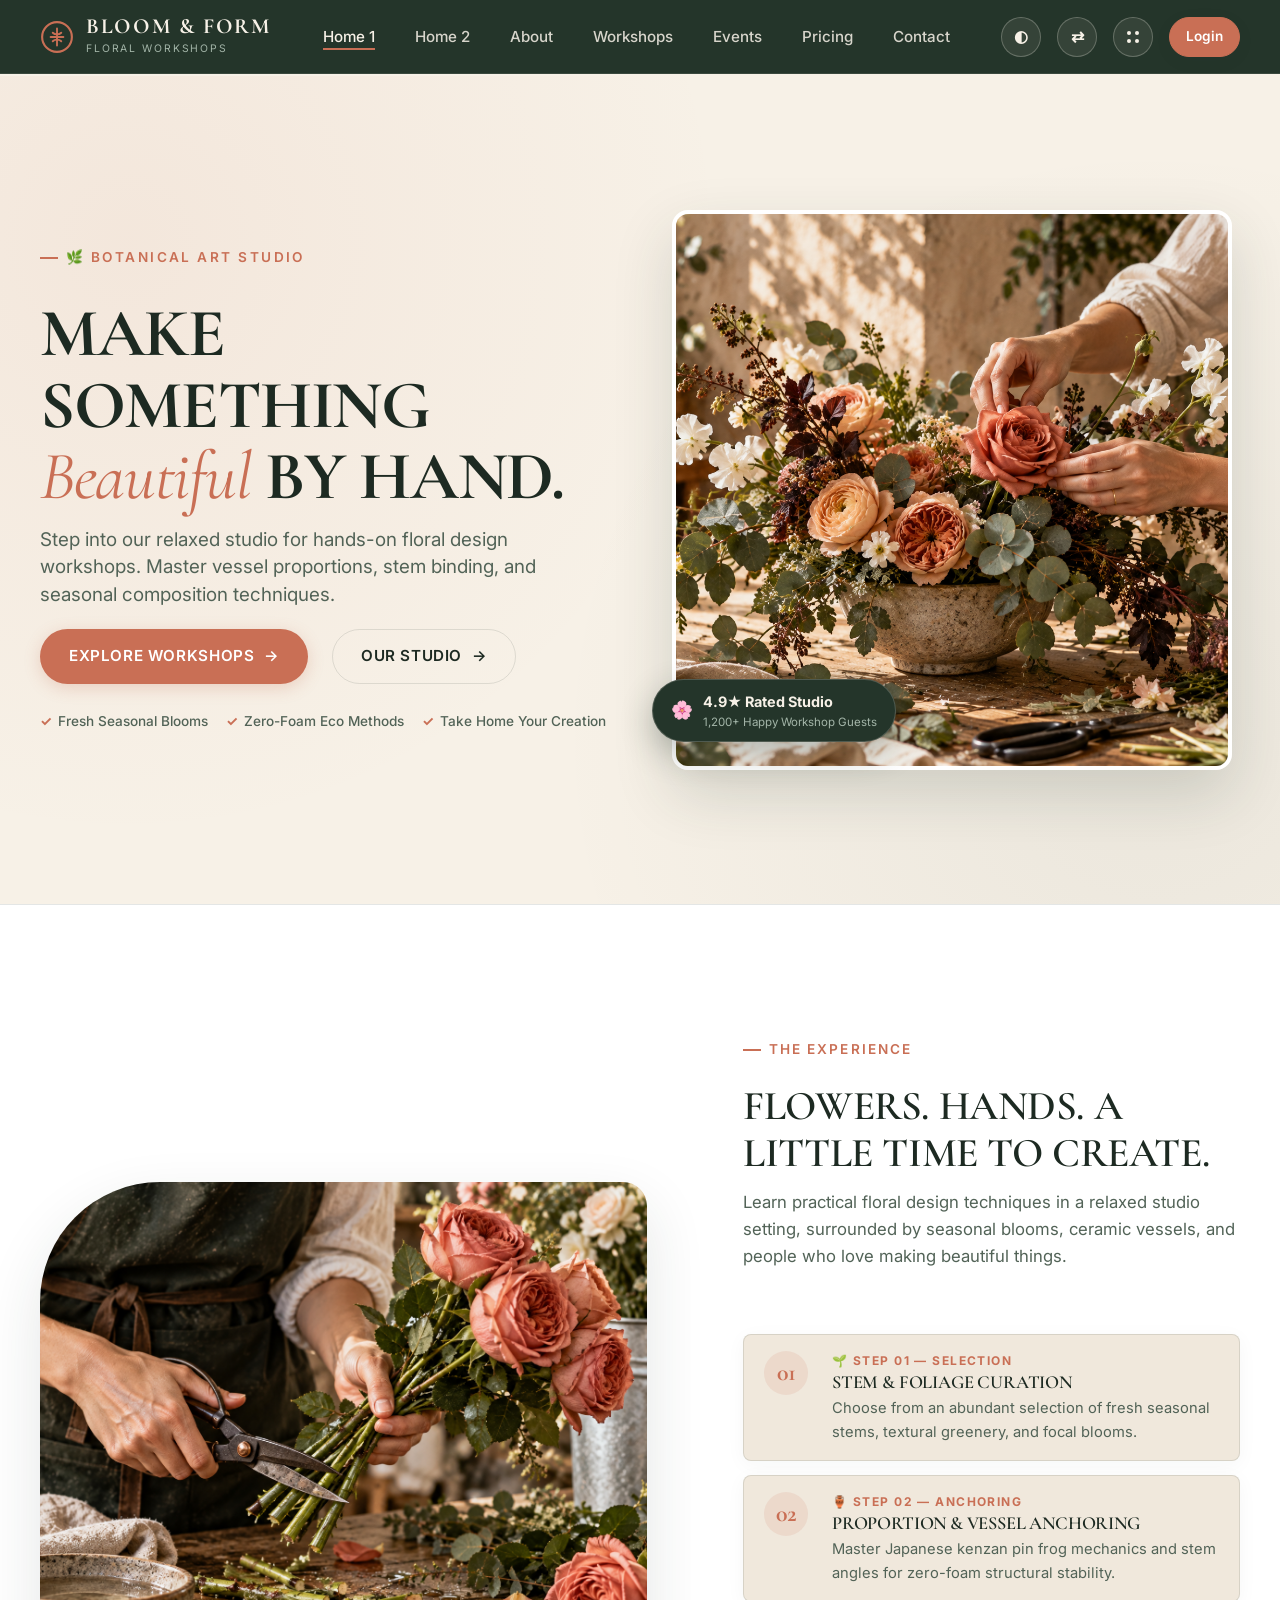
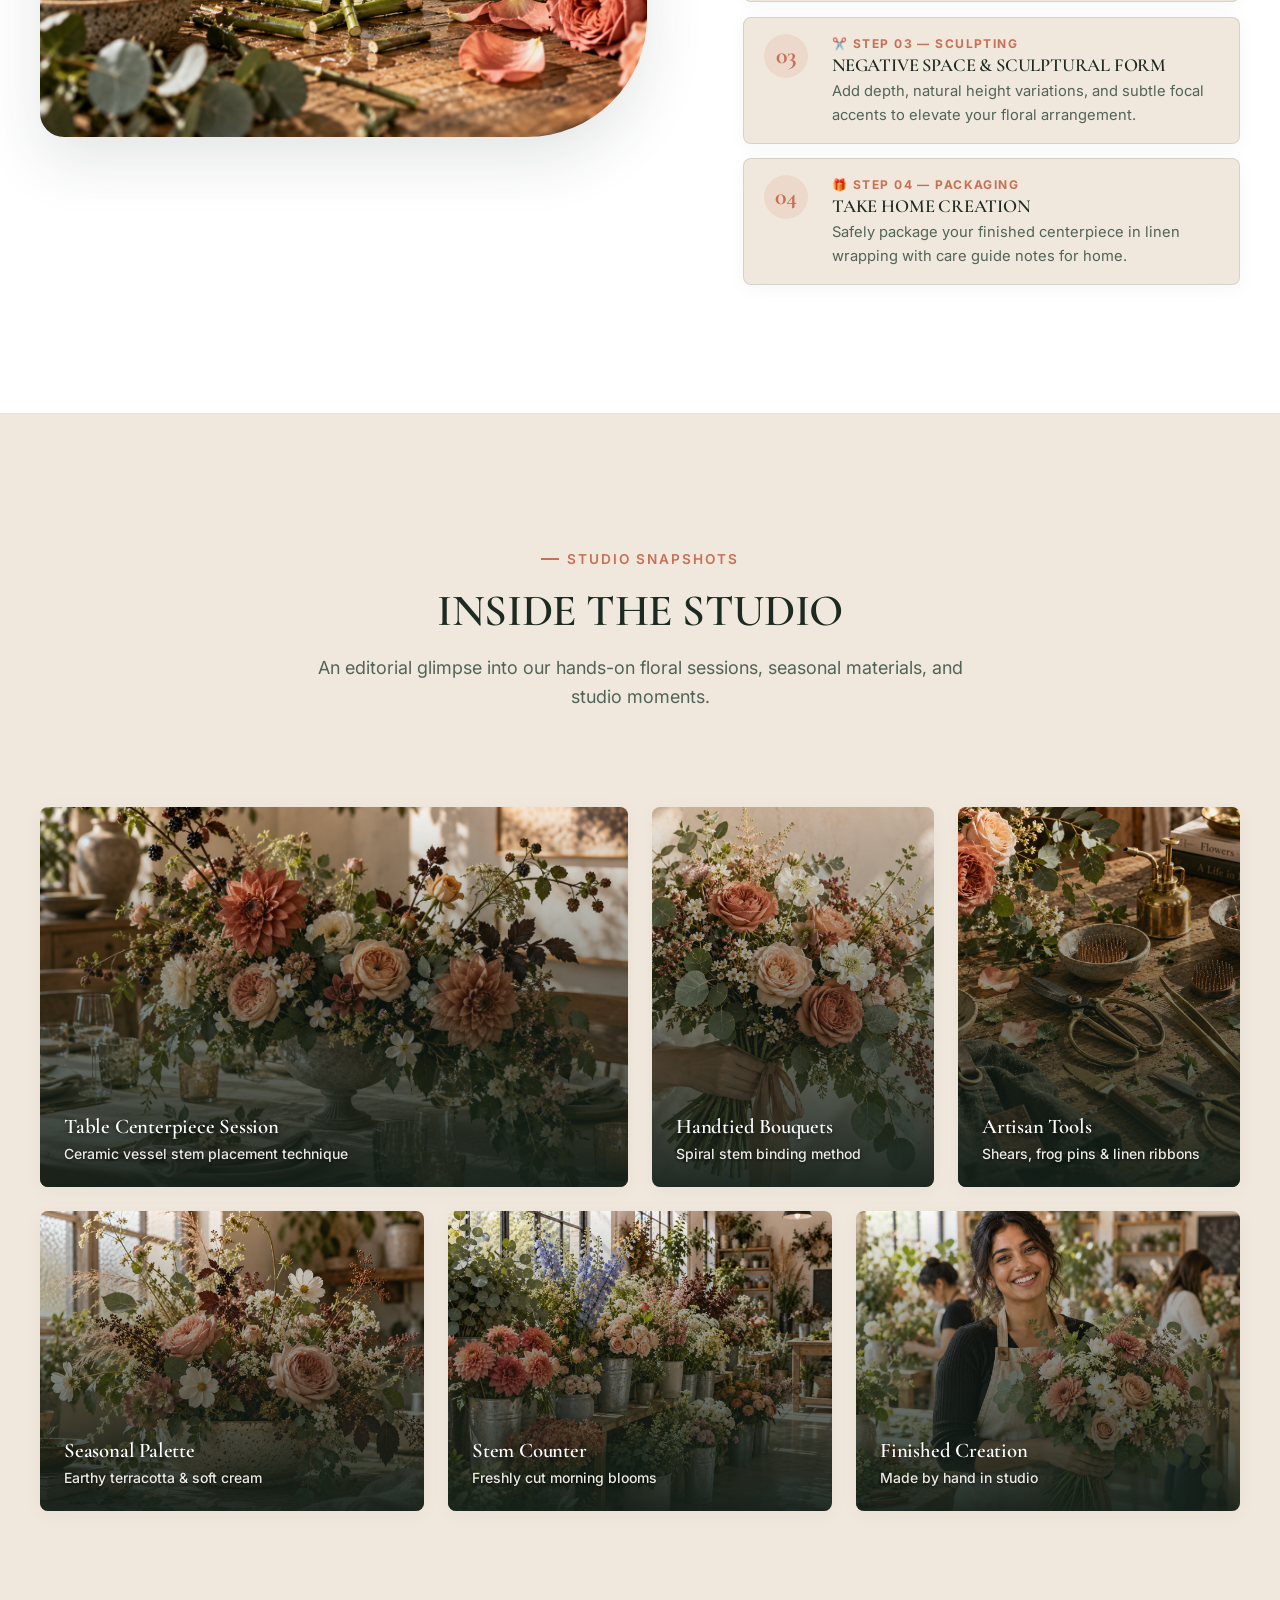
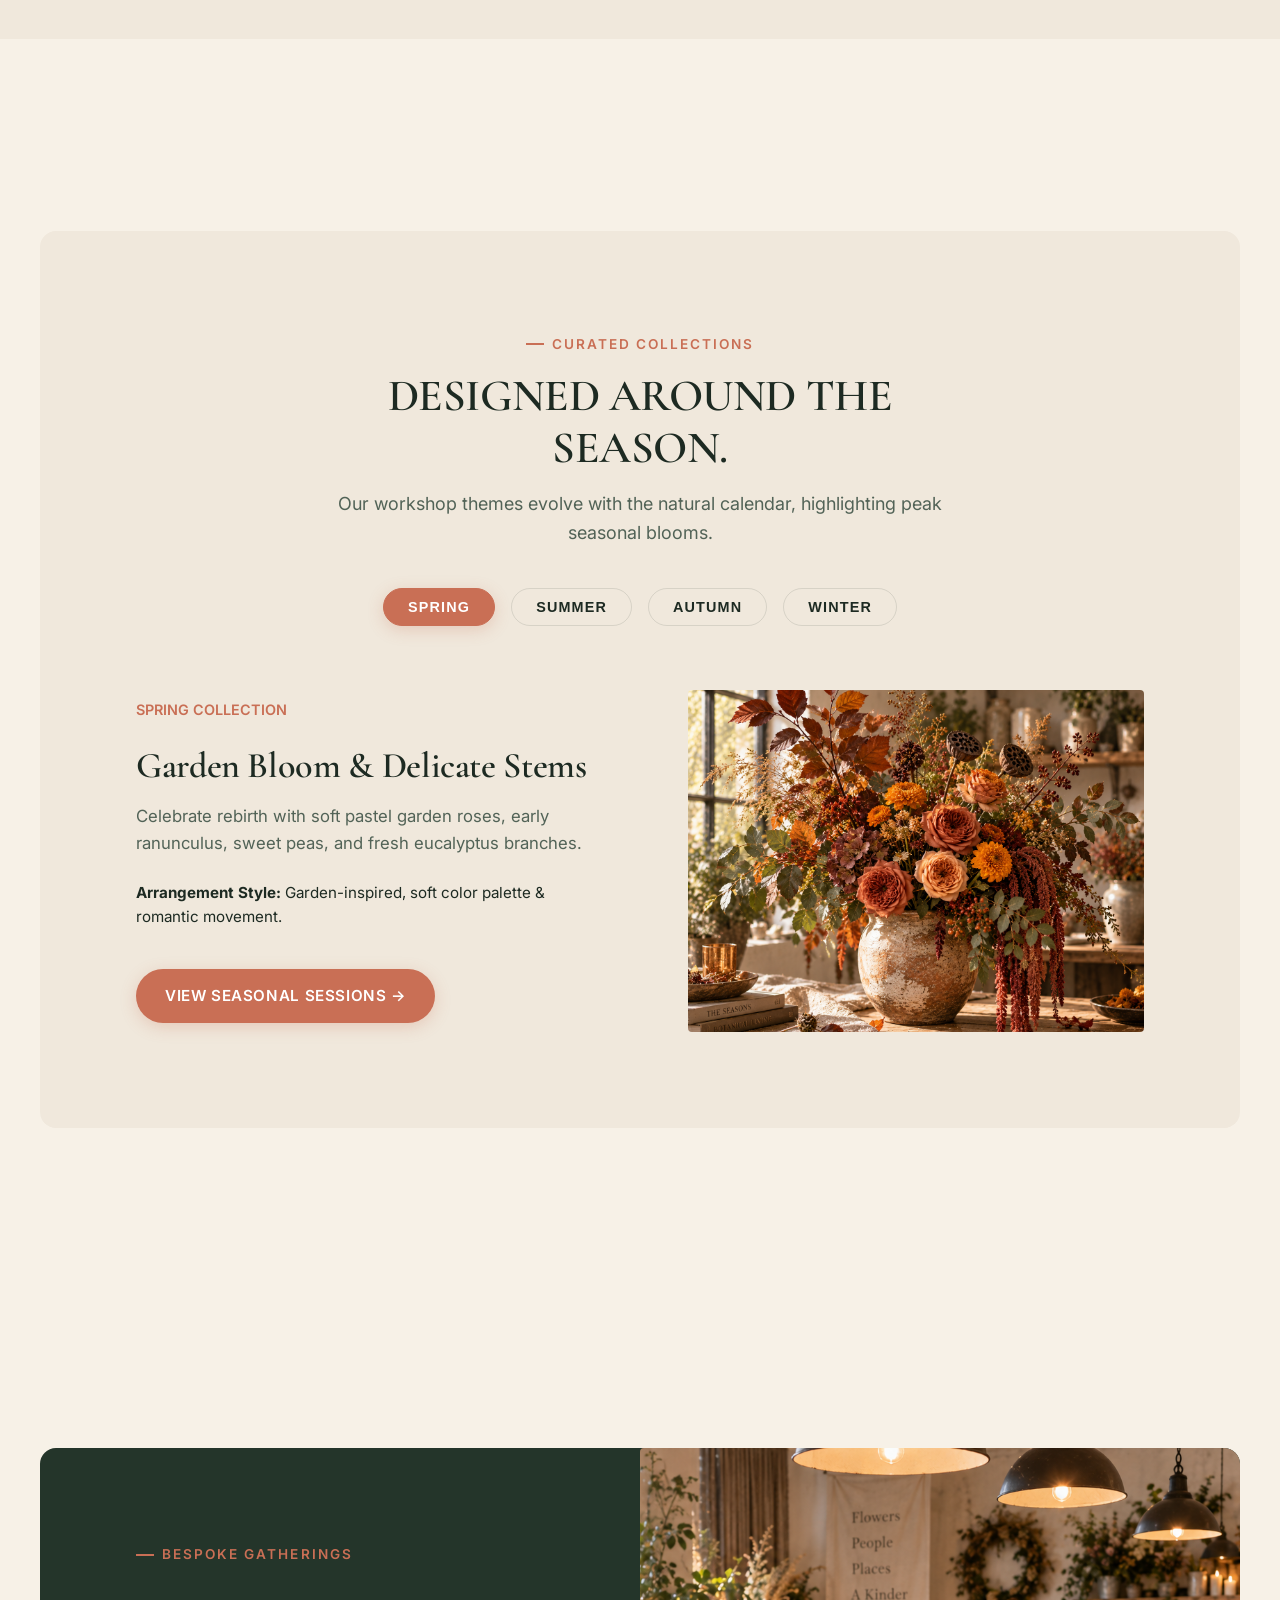
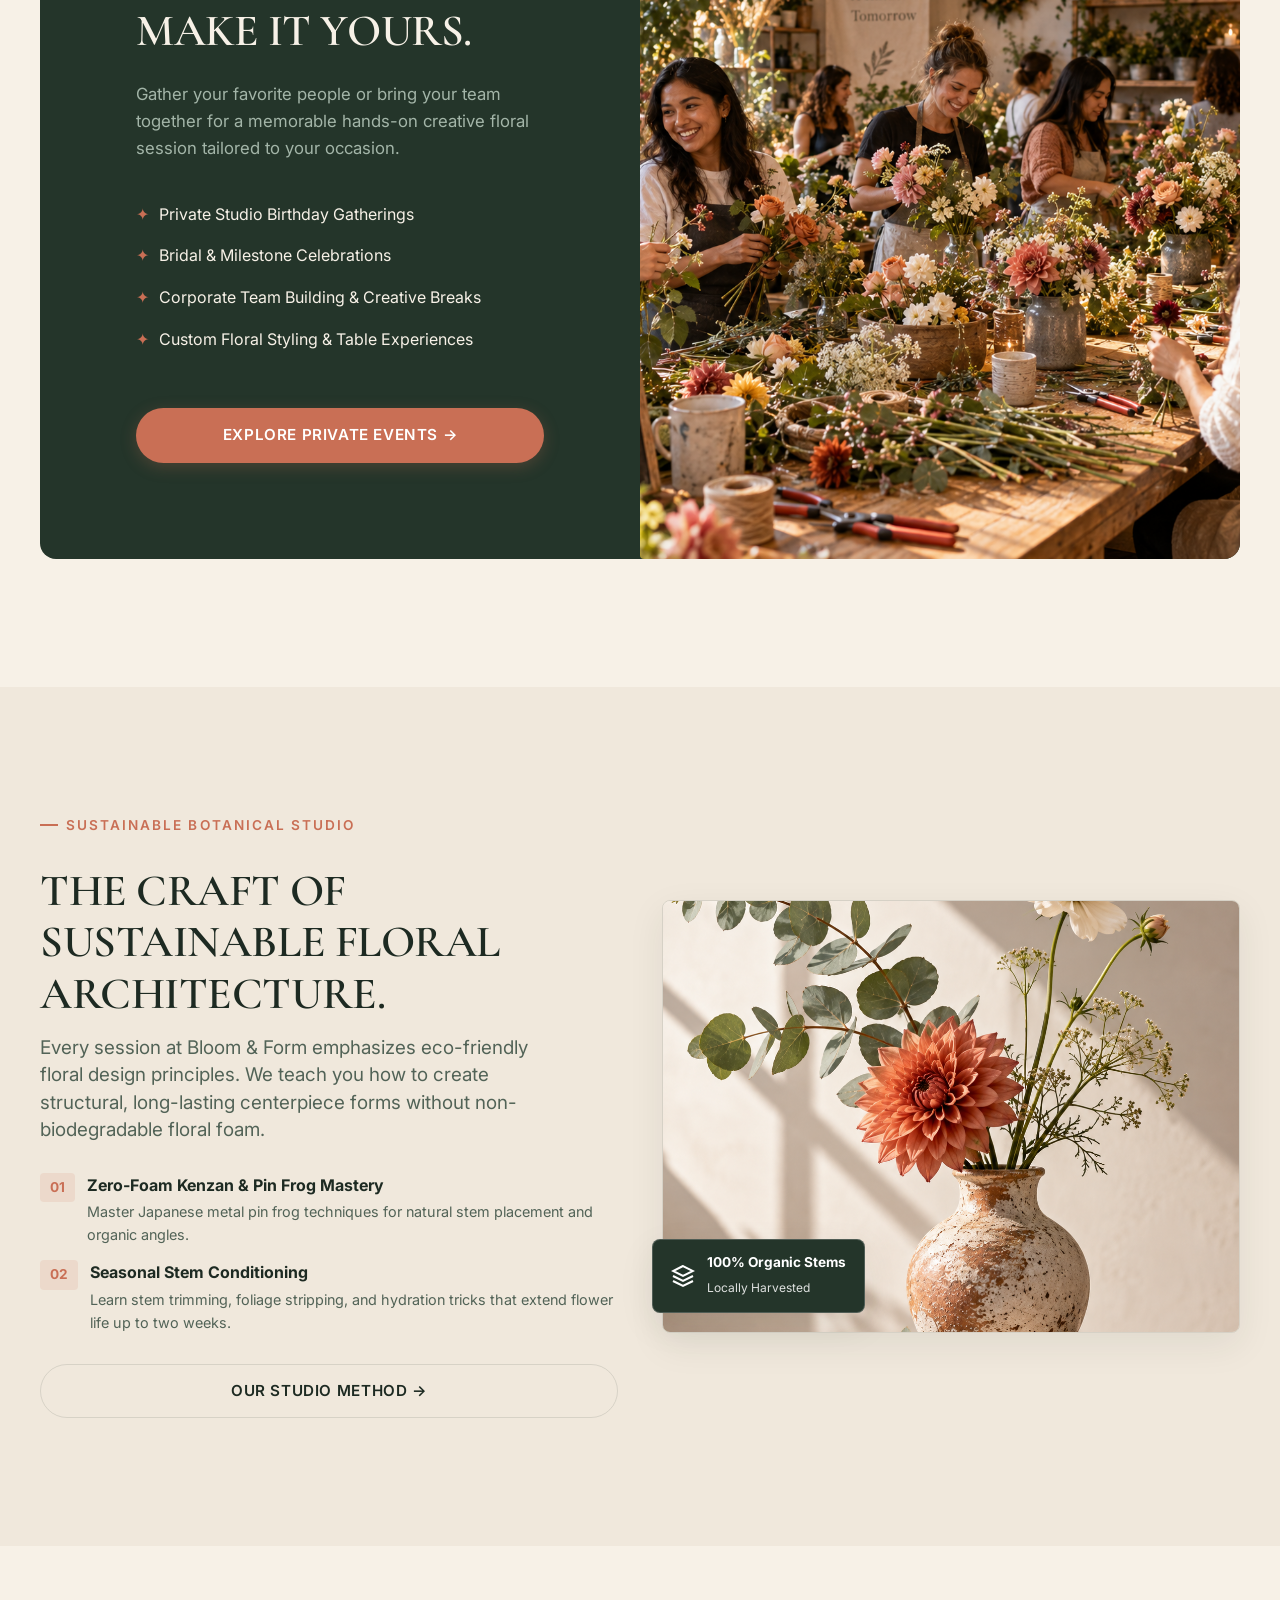
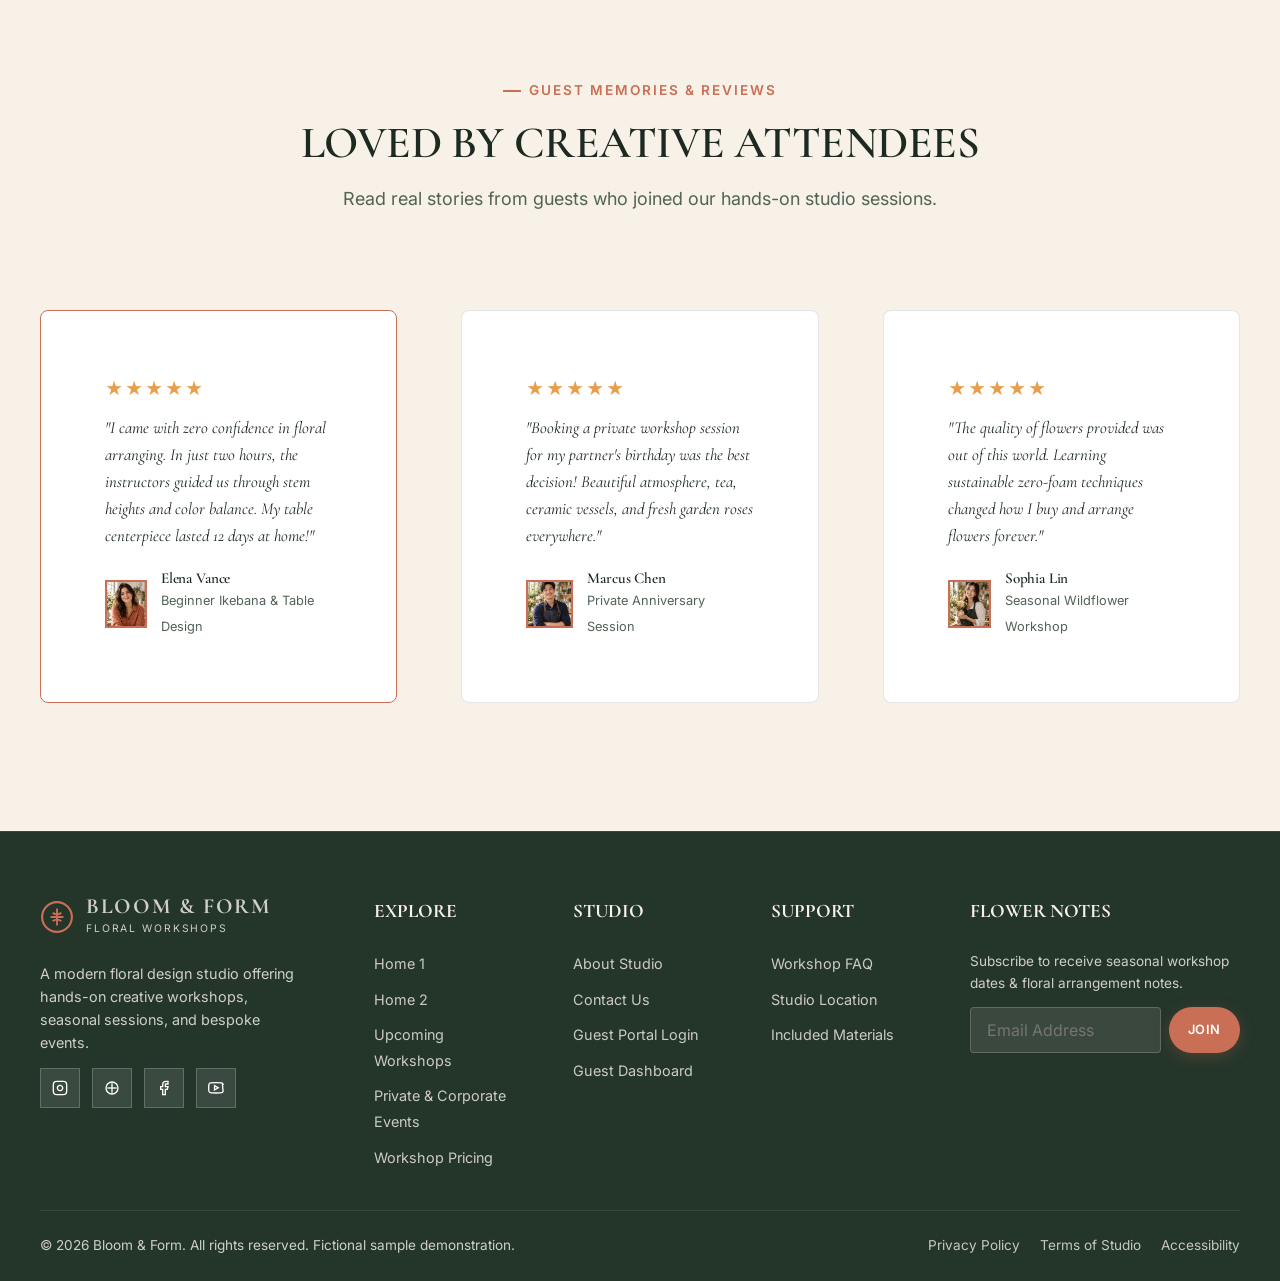
==== index.html @ cdd3ffc9 "Add Bloom & Form Floral Workshop project code" ====
<!DOCTYPE html>
<html lang="en" data-theme="light" dir="ltr">
<head>
  <meta charset="UTF-8">
  <meta name="viewport" content="width=device-width, initial-scale=1.0">
  <title>Bloom & Form | Floral Design Workshops</title>
  <meta name="description" content="A premium DIY flower arranging & floral design workshop studio offering hands-on floral sessions, seasonal workshops, private events, and creative team experiences.">
  <meta property="og:title" content="Bloom & Form | Floral Design Workshops">
  <meta property="og:description" content="Make something beautiful by hand in our relaxed botanical studio.">
  <link rel="icon" type="image/svg+xml" href="assets/images/favicon.svg">
  <link rel="stylesheet" href="assets/css/style.css">
</head>
<body>

  <!-- STICKY NAVBAR -->
  <header class="navbar">
    <div class="container nav-container">
      <a href="index.html" class="brand-logo">
        <svg class="logo-icon" viewBox="0 0 32 32" fill="none" xmlns="http://www.w3.org/2000/svg">
          <circle cx="16" cy="16" r="14" stroke="currentColor" stroke-width="2"/>
          <path d="M16 8V24M10 16H22M12 12C14 14 18 14 20 12M12 20C14 18 18 18 20 20" stroke="currentColor" stroke-width="1.8" stroke-linecap="round"/>
        </svg>
        <div class="brand-text">
          <span class="brand-name">BLOOM & FORM</span>
          <span class="brand-descriptor">FLORAL WORKSHOPS</span>
        </div>
      </a>

      <nav>
        <ul class="nav-links">
          <li><a href="index.html" class="nav-link active">Home 1</a></li>
          <li><a href="index2.html" class="nav-link">Home 2</a></li>
          <li><a href="about.html" class="nav-link">About</a></li>
          <li><a href="upcoming-workshops.html" class="nav-link">Workshops</a></li>
          <li><a href="events.html" class="nav-link">Events</a></li>
          <li><a href="pricing.html" class="nav-link">Pricing</a></li>
          <li><a href="contact.html" class="nav-link">Contact</a></li>
        </ul>
      </nav>

      <div class="nav-actions">
        <button class="ctrl-btn js-theme-toggle" aria-label="Toggle Theme" title="Toggle Theme">
          <span>◐</span>
        </button>
        <button class="ctrl-btn js-rtl-toggle" aria-label="Toggle Direction" title="Toggle Direction">
          <span>⇄</span>
        </button>
        <a href="dashboard.html" class="ctrl-btn" aria-label="Dashboard" title="Dashboard">
          <svg width="16" height="16" viewBox="0 0 24 24" fill="currentColor"><circle cx="6" cy="6" r="3"/><circle cx="18" cy="6" r="3"/><circle cx="6" cy="18" r="3"/><circle cx="18" cy="18" r="3"/></svg>
        </a>
        <a href="login.html" class="nav-primary-cta" title="Login">
          <span>Login</span>
        </a>
      </div>

      <button class="mobile-hamburger" aria-label="Open Mobile Menu">
        <svg viewBox="0 0 24 24" fill="none" stroke="currentColor" stroke-width="2"><path d="M4 6h16M4 12h16M4 18h16"/></svg>
      </button>
    </div>
  </header>

  <!-- MOBILE DRAWER -->
  <div class="mobile-drawer">
    <div class="drawer-header">
      <div class="brand-text">
        <span class="brand-name">BLOOM & FORM</span>
        <span class="brand-descriptor">FLORAL WORKSHOPS</span>
      </div>
      <button class="drawer-close-btn" aria-label="Close Menu">✕</button>
    </div>
    <ul class="mobile-drawer-links">
      <li><a href="index.html" class="mobile-drawer-link active">Home 1</a></li>
      <li><a href="index2.html" class="mobile-drawer-link">Home 2</a></li>
      <li><a href="about.html" class="mobile-drawer-link">About</a></li>
      <li><a href="upcoming-workshops.html" class="mobile-drawer-link">Workshops</a></li>
      <li><a href="events.html" class="mobile-drawer-link">Events</a></li>
      <li><a href="pricing.html" class="mobile-drawer-link">Pricing</a></li>
      <li><a href="contact.html" class="mobile-drawer-link">Contact</a></li>
    </ul>
    <div class="drawer-controls">
      <a href="login.html" class="nav-primary-cta" style="width: 100%; text-align: center;">
        <span>Login</span>
      </a>
      <div class="ctrl-group">
        <button class="ctrl-btn js-theme-toggle" aria-label="Toggle Theme" title="Toggle Theme"><span>◐</span></button>
        <button class="ctrl-btn js-rtl-toggle" aria-label="Toggle Direction" title="Toggle Direction"><span>⇄</span></button>
        <a href="dashboard.html" class="ctrl-btn" aria-label="Dashboard" title="Dashboard">
          <svg width="16" height="16" viewBox="0 0 24 24" fill="currentColor"><circle cx="6" cy="6" r="3"/><circle cx="18" cy="6" r="3"/><circle cx="6" cy="18" r="3"/><circle cx="18" cy="18" r="3"/></svg>
        </a>
      </div>
    </div>
  </div>

  <main>
    <!-- HOME SECTION 01 — UNIQUE BOTANICAL EDITORIAL HERO -->
    <section class="hero-section hero-home-1" style="background: radial-gradient(circle at 10% 20%, rgba(201, 111, 85, 0.08) 0%, transparent 45%), radial-gradient(circle at 90% 80%, rgba(36, 53, 42, 0.06) 0%, transparent 45%), var(--bg-primary); padding-block: clamp(2.5rem, 5vh, 4.5rem);">
      <div class="container hero-grid" style="align-items: center; gap: clamp(2rem, 5vw, 4rem);">
        <div class="hero-content">
          <span class="section-tag" style="letter-spacing: 0.18em; color: var(--terracotta-bloom);">🌿 BOTANICAL ART STUDIO</span>
          <h1 class="hero-headline">
            MAKE SOMETHING<br>
            <span style="font-style: italic; font-weight: 400; color: var(--terracotta-bloom); font-family: var(--font-serif);">Beautiful</span> BY HAND.
          </h1>
          <p class="hero-supporting">
            Step into our relaxed studio for hands-on floral design workshops. Master vessel proportions, stem binding, and seasonal composition techniques.
          </p>
          <div class="hero-ctas">
            <a href="upcoming-workshops.html" class="btn btn-primary">
              EXPLORE WORKSHOPS <span class="btn-arrow">→</span>
            </a>
            <a href="about.html" class="btn btn-secondary">
              OUR STUDIO <span class="btn-arrow">→</span>
            </a>
          </div>
          <div class="hero-trust-bar">
            <div class="hero-trust-item"><span>✓</span> Fresh Seasonal Blooms</div>
            <div class="hero-trust-item"><span>✓</span> Zero-Foam Eco Methods</div>
            <div class="hero-trust-item"><span>✓</span> Take Home Your Creation</div>
          </div>
        </div>
        <div class="hero-image-wrapper">
          <div class="hero-arch-frame image-leaf-container">
            <img src="assets/images/22.png" alt="Hands crafting a floral arrangement in workshop studio">
          </div>
          <div class="hero-stat-badge float-badge-anim">
            <span style="font-size: 1.1rem;">🌸</span>
            <div>
              <div style="font-weight: 700; color: var(--petal-cream); font-size: 0.9rem;">4.9★ Rated Studio</div>
              <div style="font-size: 0.72rem; color: var(--text-inverse-muted); font-weight: 400;">1,200+ Happy Workshop Guests</div>
            </div>
          </div>
        </div>
      </div>
    </section>

    <!-- HOME SECTION 02 — WORKSHOP EXPERIENCE -->
    <section class="section-padding" style="background-color: var(--bg-surface); border-block: 1px solid var(--border-color);">
      <div class="container experience-grid">
        <div style="position: relative; display: flex; align-items: center; justify-content: center;">
          <div class="image-leaf-container hover-petal-card" style="width: 100%; border-radius: 120px 24px 120px 24px; overflow: hidden; box-shadow: var(--shadow-lg);">
            <img src="assets/images/23.png" alt="Hands arranging fresh botanical garden roses in workshop">
          </div>
        
        </div>
        <div>
          <span class="section-tag" style="color: var(--terracotta-bloom);">THE EXPERIENCE</span>
          <h2 style="font-size: clamp(1.85rem, 3.2vw, 2.75rem); margin-block: 6px 12px;">FLOWERS. HANDS. A LITTLE TIME TO CREATE.</h2>
          <p style="font-size: 1.05rem; margin-bottom: 24px;">
            Learn practical floral design techniques in a relaxed studio setting, surrounded by seasonal blooms, ceramic vessels, and people who love making beautiful things.
          </p>

          <div class="vertical-steps" style="gap: 14px;">
            <div class="step-item hover-petal-card">
              <span class="step-num">01</span>
              <div class="step-text">
                <div style="font-size: 0.75rem; letter-spacing: 0.12em; font-weight: 700; color: var(--terracotta-bloom); text-transform: uppercase; margin-bottom: 2px;">🌱 Step 01 — Selection</div>
                <h4 style="font-size: 1.15rem; font-weight: 600;">STEM & FOLIAGE CURATION</h4>
                <p style="font-size: 0.92rem; margin-top: 2px;">Choose from an abundant selection of fresh seasonal stems, textural greenery, and focal blooms.</p>
              </div>
            </div>

            <div class="step-item hover-petal-card">
              <span class="step-num">02</span>
              <div class="step-text">
                <div style="font-size: 0.75rem; letter-spacing: 0.12em; font-weight: 700; color: var(--terracotta-bloom); text-transform: uppercase; margin-bottom: 2px;">🏺 Step 02 — Anchoring</div>
                <h4 style="font-size: 1.15rem; font-weight: 600;">PROPORTION & VESSEL ANCHORING</h4>
                <p style="font-size: 0.92rem; margin-top: 2px;">Master Japanese kenzan pin frog mechanics and stem angles for zero-foam structural stability.</p>
              </div>
            </div>

            <div class="step-item hover-petal-card">
              <span class="step-num">03</span>
              <div class="step-text">
                <div style="font-size: 0.75rem; letter-spacing: 0.12em; font-weight: 700; color: var(--terracotta-bloom); text-transform: uppercase; margin-bottom: 2px;">✂️ Step 03 — Sculpting</div>
                <h4 style="font-size: 1.15rem; font-weight: 600;">NEGATIVE SPACE & SCULPTURAL FORM</h4>
                <p style="font-size: 0.92rem; margin-top: 2px;">Add depth, natural height variations, and subtle focal accents to elevate your floral arrangement.</p>
              </div>
            </div>

            <div class="step-item hover-petal-card">
              <span class="step-num">04</span>
              <div class="step-text">
                <div style="font-size: 0.75rem; letter-spacing: 0.12em; font-weight: 700; color: var(--terracotta-bloom); text-transform: uppercase; margin-bottom: 2px;">🎁 Step 04 — Packaging</div>
                <h4 style="font-size: 1.15rem; font-weight: 600;">TAKE HOME CREATION</h4>
                <p style="font-size: 0.92rem; margin-top: 2px;">Safely package your finished centerpiece in linen wrapping with care guide notes for home.</p>
              </div>
            </div>
          </div>
        </div>
      </div>
    </section>

    <!-- HOME SECTION 03 — WORKSHOP GALLERY -->
    <section class="section-padding" style="background-color: var(--bg-surface-elevated);">
      <div class="container">
        <div class="section-header center-align">
          <span class="section-tag">STUDIO SNAPSHOTS</span>
          <h2>INSIDE THE STUDIO</h2>
          <p>An editorial glimpse into our hands-on floral sessions, seasonal materials, and studio moments.</p>
        </div>

        <div class="gallery-grid">
          <div class="gallery-item col-6 image-leaf-container">
            <img src="assets/images/24.png" alt="Table arrangement workshop">
            <div class="gallery-overlay">
              <h4>Table Centerpiece Session</h4>
              <p>Ceramic vessel stem placement technique</p>
            </div>
          </div>

          <div class="gallery-item col-3 image-leaf-container">
            <img src="assets/images/25.png" alt="Handtied floral bouquet">
            <div class="gallery-overlay">
              <h4>Handtied Bouquets</h4>
              <p>Spiral stem binding method</p>
            </div>
          </div>

          <div class="gallery-item col-3 image-leaf-container">
            <img src="assets/images/26.png" alt="Brass floral tools and shears">
            <div class="gallery-overlay">
              <h4>Artisan Tools</h4>
              <p>Shears, frog pins & linen ribbons</p>
            </div>
          </div>

          <div class="gallery-item col-4 image-leaf-container">
            <img src="assets/images/27.png" alt="Botanical centerpiece">
            <div class="gallery-overlay">
              <h4>Seasonal Palette</h4>
              <p>Earthy terracotta & soft cream</p>
            </div>
          </div>

          <div class="gallery-item col-4 image-leaf-container">
            <img src="assets/images/28.png" alt="Flower selection buckets">
            <div class="gallery-overlay">
              <h4>Stem Counter</h4>
              <p>Freshly cut morning blooms</p>
            </div>
          </div>

          <div class="gallery-item col-4 image-leaf-container">
            <img src="assets/images/29.png" alt="Happy guest holding bouquet">
            <div class="gallery-overlay">
              <h4>Finished Creation</h4>
              <p>Made by hand in studio</p>
            </div>
          </div>
        </div>
      </div>
    </section>

    <!-- HOME SECTION 04 — SEASONAL STORY -->
    <section class="section-padding">
      <div class="container">
        <div class="seasonal-section">
          <div class="section-header center-align" style="margin-bottom: var(--space-lg);">
            <span class="section-tag">CURATED COLLECTIONS</span>
            <h2>DESIGNED AROUND THE SEASON.</h2>
            <p>Our workshop themes evolve with the natural calendar, highlighting peak seasonal blooms.</p>
          </div>

          <div class="seasonal-tabs">
            <button class="seasonal-tab-btn active" data-season="spring">SPRING</button>
            <button class="seasonal-tab-btn" data-season="summer">SUMMER</button>
            <button class="seasonal-tab-btn" data-season="autumn">AUTUMN</button>
            <button class="seasonal-tab-btn" data-season="winter">WINTER</button>
          </div>

          <div class="seasonal-card">
            <div class="seasonal-content">
              <span class="seasonal-meta-tag" id="seasonal-meta">SPRING COLLECTION</span>
              <h3 id="seasonal-title">Garden Bloom & Delicate Stems</h3>
              <p id="seasonal-desc" style="margin-bottom: var(--space-md);">
                Celebrate rebirth with soft pastel garden roses, early ranunculus, sweet peas, and fresh eucalyptus branches.
              </p>
              <div style="margin-bottom: var(--space-lg); font-size: 0.95rem; color: var(--text-main);">
                <strong>Arrangement Style:</strong> <span id="seasonal-style">Garden-inspired, soft color palette & romantic movement.</span>
              </div>
              <a href="upcoming-workshops.html" class="btn btn-primary">
                VIEW SEASONAL SESSIONS →
              </a>
            </div>
            <div class="image-leaf-container hover-petal-card">
              <img id="seasonal-img" src="assets/images/30.png" alt="Seasonal floral arrangement" style="aspect-ratio: 4/3;">
            </div>
          </div>
        </div>
      </div>
    </section>

    <!-- HOME SECTION 05 — PRIVATE & CORPORATE -->
    <section class="section-padding">
      <div class="container">
        <div class="split-event-card">
          <div class="event-content">
            <span class="section-tag" style="color: var(--terracotta-bloom);">BESPOKE GATHERINGS</span>
            <h2 style="color: var(--petal-cream);">MAKE IT YOURS.</h2>
            <p>Gather your favorite people or bring your team together for a memorable hands-on creative floral session tailored to your occasion.</p>
            <ul class="event-list">
              <li>Private Studio Birthday Gatherings</li>
              <li>Bridal & Milestone Celebrations</li>
              <li>Corporate Team Building & Creative Breaks</li>
              <li>Custom Floral Styling & Table Experiences</li>
            </ul>
            <a href="events.html" class="btn btn-primary" style="margin-top: var(--space-sm);">
              EXPLORE PRIVATE EVENTS →
            </a>
          </div>
          <div class="image-leaf-container">
            <img class="event-image" src="assets/images/31.png" alt="Private group floral workshop event">
          </div>
        </div>
      </div>
    </section>

    <!-- HOME SECTION 06 — UNIQUE FEATURE SECTION: BOTANICAL ARCHITECTURE -->
    <section class="section-padding" style="background-color: var(--bg-surface-elevated);">
      <div class="container hero-grid" style="align-items: center;">
        <div class="hero-content">
          <span class="section-tag" style="color: var(--terracotta-bloom);">SUSTAINABLE BOTANICAL STUDIO</span>
          <h2>THE CRAFT OF SUSTAINABLE FLORAL ARCHITECTURE.</h2>
          <p class="hero-supporting">
            Every session at Bloom & Form emphasizes eco-friendly floral design principles. We teach you how to create structural, long-lasting centerpiece forms without non-biodegradable floral foam.
          </p>
          <div style="display: flex; flex-direction: column; gap: 14px; margin-block: var(--space-sm);">
            <div style="display: flex; gap: 12px; align-items: flex-start;">
              <span style="background: var(--terracotta-light); color: var(--terracotta-bloom); padding: 4px 10px; border-radius: 4px; font-weight: bold; font-size: 0.85rem;">01</span>
              <div>
                <strong style="color: var(--text-main);">Zero-Foam Kenzan & Pin Frog Mastery</strong>
                <p style="font-size: 0.9rem; margin-top: 2px;">Master Japanese metal pin frog techniques for natural stem placement and organic angles.</p>
              </div>
            </div>
            <div style="display: flex; gap: 12px; align-items: flex-start;">
              <span style="background: var(--terracotta-light); color: var(--terracotta-bloom); padding: 4px 10px; border-radius: 4px; font-weight: bold; font-size: 0.85rem;">02</span>
              <div>
                <strong style="color: var(--text-main);">Seasonal Stem Conditioning</strong>
                <p style="font-size: 0.9rem; margin-top: 2px;">Learn stem trimming, foliage stripping, and hydration tricks that extend flower life up to two weeks.</p>
              </div>
            </div>
          </div>
          <a href="about.html" class="btn btn-secondary">
            OUR STUDIO METHOD →
          </a>
        </div>
        <div class="hero-image-wrapper" style="position: relative;">
          <div class="hero-image-frame image-leaf-container hover-petal-card">
            <img src="assets/images/32.png" alt="Botanical stem arrangement in ceramic vessel">
          </div>
          <div class="hero-badge-float float-badge-anim" style="bottom: 20px; inset-inline-start: -10px; background: var(--botanical-deep); color: #FFF; border: 1px solid rgba(255,255,255,0.2);">
            <svg width="24" height="24" viewBox="0 0 24 24" fill="none" stroke="currentColor" stroke-width="2"><path d="M12 2L2 7l10 5 10-5-10-5zM2 17l10 5 10-5M2 12l10 5 10-5"/></svg>
            <div>
              <strong style="display: block; font-size: 0.85rem;">100% Organic Stems</strong>
              <span style="font-size: 0.75rem; opacity: 0.85;">Locally Harvested</span>
            </div>
          </div>
        </div>
      </div>
    </section>

    <!-- HOME SECTION 07 — ANIMATED TESTIMONIALS SECTION -->
    <section class="section-padding">
      <div class="container">
        <div class="section-header center-align">
          <span class="section-tag">GUEST MEMORIES & REVIEWS</span>
          <h2>LOVED BY CREATIVE ATTENDEES</h2>
          <p>Read real stories from guests who joined our hands-on studio sessions.</p>
        </div>

        <div class="testimonial-grid">
          <div class="testimonial-card featured-testimonial">
            <div>
              <div class="testimonial-stars">★★★★★</div>
              <p class="testimonial-quote">
                "I came with zero confidence in floral arranging. In just two hours, the instructors guided us through stem heights and color balance. My table centerpiece lasted 12 days at home!"
              </p>
            </div>
            <div class="testimonial-author">
              <img src="assets/images/33.png" alt="Elena Vance" class="author-avatar">
              <div class="author-info">
                <h4>Elena Vance</h4>
                <span>Beginner Ikebana & Table Design</span>
              </div>
            </div>
          </div>

          <div class="testimonial-card">
            <div>
              <div class="testimonial-stars">★★★★★</div>
              <p class="testimonial-quote">
                "Booking a private workshop session for my partner's birthday was the best decision! Beautiful atmosphere, tea, ceramic vessels, and fresh garden roses everywhere."
              </p>
            </div>
            <div class="testimonial-author">
              <img src="assets/images/34.png" alt="Marcus Chen" class="author-avatar">
              <div class="author-info">
                <h4>Marcus Chen</h4>
                <span>Private Anniversary Session</span>
              </div>
            </div>
          </div>

          <div class="testimonial-card">
            <div>
              <div class="testimonial-stars">★★★★★</div>
              <p class="testimonial-quote">
                "The quality of flowers provided was out of this world. Learning sustainable zero-foam techniques changed how I buy and arrange flowers forever."
              </p>
            </div>
            <div class="testimonial-author">
              <img src="assets/images/35.png" alt="Sophia Lin" class="author-avatar">
              <div class="author-info">
                <h4>Sophia Lin</h4>
                <span>Seasonal Wildflower Workshop</span>
              </div>
            </div>
          </div>
        </div>
      </div>
    </section>
  </main>

  <!-- FOOTER -->
  <footer class="footer">
    <div class="container">
      <div class="footer-grid">
        <div class="footer-col">
          <a href="index.html" class="brand-logo" style="margin-bottom: var(--space-md);">
            <svg class="logo-icon" viewBox="0 0 32 32" fill="none" xmlns="http://www.w3.org/2000/svg">
              <circle cx="16" cy="16" r="14" stroke="currentColor" stroke-width="2"/>
              <path d="M16 8V24M10 16H22M12 12C14 14 18 14 20 12M12 20C14 18 18 18 20 20" stroke="currentColor" stroke-width="1.8"/>
            </svg>
            <div class="brand-text">
              <span class="brand-name">BLOOM & FORM</span>
              <span class="brand-descriptor">FLORAL WORKSHOPS</span>
            </div>
          </a>
          <p style="color: var(--text-inverse-muted); font-size: 0.9rem; margin-bottom: 14px;">
            A modern floral design studio offering hands-on creative workshops, seasonal sessions, and bespoke events.
          </p>
          <div class="social-links-grid">
            <a href="#" class="social-icon-btn" aria-label="Instagram" title="Instagram" style="background: rgba(255,255,255,0.1); border-color: rgba(255,255,255,0.2); color: #fff;">
              <svg width="16" height="16" viewBox="0 0 24 24" fill="none" stroke="currentColor" stroke-width="2"><rect x="2" y="2" width="20" height="20" rx="5" ry="5"/><path d="M16 11.37A4 4 0 1 1 12.63 8 4 4 0 0 1 16 11.37z"/><line x1="17.5" y1="6.5" x2="17.51" y2="6.5"/></svg>
            </a>
            <a href="#" class="social-icon-btn" aria-label="Pinterest" title="Pinterest" style="background: rgba(255,255,255,0.1); border-color: rgba(255,255,255,0.2); color: #fff;">
              <svg width="16" height="16" viewBox="0 0 24 24" fill="none" stroke="currentColor" stroke-width="2"><line x1="12" y1="5" x2="12" y2="19"/><path d="M5 12h14"/><circle cx="12" cy="12" r="9"/></svg>
            </a>
            <a href="#" class="social-icon-btn" aria-label="Facebook" title="Facebook" style="background: rgba(255,255,255,0.1); border-color: rgba(255,255,255,0.2); color: #fff;">
              <svg width="16" height="16" viewBox="0 0 24 24" fill="none" stroke="currentColor" stroke-width="2"><path d="M18 2h-3a5 5 0 0 0-5 5v3H7v4h3v8h4v-8h3l1-4h-4V7a1 1 0 0 1 1-1h3z"/></svg>
            </a>
            <a href="#" class="social-icon-btn" aria-label="YouTube" title="YouTube" style="background: rgba(255,255,255,0.1); border-color: rgba(255,255,255,0.2); color: #fff;">
              <svg width="16" height="16" viewBox="0 0 24 24" fill="none" stroke="currentColor" stroke-width="2"><path d="M22.54 6.42a2.78 2.78 0 0 0-1.94-2C18.88 4 12 4 12 4s-6.88 0-8.6.46a2.78 2.78 0 0 0-1.94 2A29 29 0 0 0 1 11.75a29 29 0 0 0 .46 5.33A2.78 2.78 0 0 0 3.4 19c1.72.46 8.6.46 8.6.46s6.88 0 8.6-.46a2.78 2.78 0 0 0 1.94-2 29 29 0 0 0-.46-5.25 29 29 0 0 0-.46-5.33z"/><polygon points="9.75 15.02 15.5 11.75 9.75 8.48 9.75 15.02"/></svg>
            </a>
          </div>
        </div>

        <div class="footer-col">
          <h5>EXPLORE</h5>
          <ul class="footer-links">
            <li><a href="index.html">Home 1</a></li>
            <li><a href="index2.html">Home 2</a></li>
            <li><a href="upcoming-workshops.html">Upcoming Workshops</a></li>
            <li><a href="events.html">Private & Corporate Events</a></li>
            <li><a href="pricing.html">Workshop Pricing</a></li>
          </ul>
        </div>

        <div class="footer-col">
          <h5>STUDIO</h5>
          <ul class="footer-links">
            <li><a href="about.html">About Studio</a></li>
            <li><a href="contact.html">Contact Us</a></li>
            <li><a href="login.html">Guest Portal Login</a></li>
            <li><a href="dashboard.html">Guest Dashboard</a></li>
          </ul>
        </div>

        <div class="footer-col">
          <h5>SUPPORT</h5>
          <ul class="footer-links">
            <li><a href="about.html">Workshop FAQ</a></li>
            <li><a href="contact.html">Studio Location</a></li>
            <li><a href="pricing.html">Included Materials</a></li>
          </ul>
        </div>

        <div class="footer-col">
          <h5>FLOWER NOTES</h5>
          <p style="color: var(--text-inverse-muted); font-size: 0.85rem; margin-bottom: 12px;">
            Subscribe to receive seasonal workshop dates & floral arrangement notes.
          </p>
          <form class="newsletter-form" onsubmit="event.preventDefault(); showToast('Subscribed to Flower Notes!');">
            <div class="newsletter-input-group">
              <input type="email" class="form-control" placeholder="Email Address" required style="background: rgba(247,241,231,0.1); color: var(--petal-cream); border-color: rgba(247,241,231,0.2);">
              <button type="submit" class="btn btn-primary" style="padding: 10px 18px; font-size: 0.8rem;">JOIN</button>
            </div>
          </form>
        </div>
      </div>

      <div class="footer-bottom">
        <span>© 2026 Bloom & Form. All rights reserved. Fictional sample demonstration.</span>
        <div style="display: flex; gap: 20px;">
          <a href="#" style="color: var(--text-inverse-muted);">Privacy Policy</a>
          <a href="#" style="color: var(--text-inverse-muted);">Terms of Studio</a>
          <a href="#" style="color: var(--text-inverse-muted);">Accessibility</a>
        </div>
      </div>
    </div>
  </footer>

  <script src="assets/js/main.js"></script>
</body>
</html>
---- assets/css/style.css ----
/* ==========================================================================
   BLOOM & FORM — FLORAL DESIGN WORKSHOPS
   Public Website Stylesheet (assets/css/style.css)
   Colors:
     Botanical Deep:   #24352A
     Petal Cream:      #F7F1E7
     Terracotta Bloom: #C96F55
   ========================================================================== */

@import url('https://fonts.googleapis.com/css2?family=Cormorant+Garamond:ital,wght@0,400;0,500;0,600;0,700;1,400;1,600&family=Inter:wght@300;400;500;600;700&display=swap');

:root {
  /* Brand Core Palette (Max 3 Primary Colors) */
  --botanical-deep: #24352A;
  --petal-cream: #F7F1E7;
  --terracotta-bloom: #C96F55;
  --terracotta-hover: #b55d44;
  --terracotta-light: rgba(201, 111, 85, 0.12);

  /* Light Theme Defaults */
  --bg-primary: var(--petal-cream);
  --bg-surface: #FFFFFF;
  --bg-surface-elevated: #F0E8DC;
  --bg-dark-section: var(--botanical-deep);
  --text-main: #1D2A22;
  --text-muted: #526357;
  --text-inverse: var(--petal-cream);
  --text-inverse-muted: #A3B5A8;
  --border-color: rgba(36, 53, 42, 0.12);
  --border-focus: var(--terracotta-bloom);
  --hero-bg-overlay-1: rgba(247, 241, 231, 0.45);
  --hero-bg-overlay-2: rgba(247, 241, 231, 0.70);

  /* Typography */
  --font-serif: 'Cormorant Garamond', Georgia, serif;
  --font-sans: 'Inter', -apple-system, BlinkMacSystemFont, sans-serif;

  /* Global Spacing Token System */
  --space-xs: 8px;
  --space-sm: 16px;
  --space-md: 24px;
  --space-lg: 40px;
  --space-xl: 64px;
  --space-2xl: 96px;
  --space-3xl: 128px;

  /* Container Math */
  --container-max: 1320px;
  --container-pad: 40px;

  /* Transitions & Shadows */
  --transition-fast: 0.2s cubic-bezier(0.16, 1, 0.3, 1);
  --transition-smooth: 0.4s cubic-bezier(0.16, 1, 0.3, 1);
  --transition-spring: 0.5s cubic-bezier(0.34, 1.56, 0.64, 1);
  --shadow-sm: 0 4px 20px rgba(36, 53, 42, 0.04);
  --shadow-md: 0 12px 36px rgba(36, 53, 42, 0.08);
  --shadow-lg: 0 24px 60px rgba(36, 53, 42, 0.12);

  /* Radius */
  --radius-sm: 4px;
  --radius-md: 8px;
  --radius-lg: 16px;
  --radius-pill: 9999px;
}

/* Dark Theme Overrides */
[data-theme="dark"] {
  --bg-primary: #17231B;
  --bg-surface: #1E2E24;
  --bg-surface-elevated: #283C2F;
  --bg-dark-section: #111A14;
  --text-main: #F2ECE1;
  --text-muted: #9BB0A1;
  --text-inverse: #17231B;
  --text-inverse-muted: #C5D8CC;
  --border-color: rgba(247, 241, 231, 0.14);
}

/* Reset & Box Sizing */
*, *::before, *::after {
  box-sizing: border-box;
  margin: 0;
  padding: 0;
}

html {
  scroll-behavior: smooth;
  font-size: 16px;
  -webkit-text-size-adjust: 100%;
  overflow-x: hidden !important;
  width: 100%;
  max-width: 100%;
}

body {
  font-family: var(--font-sans);
  background-color: var(--bg-primary);
  color: var(--text-main);
  line-height: 1.6;
  overflow-x: hidden !important;
  width: 100%;
  max-width: 100%;
  position: relative;
  transition: background-color var(--transition-smooth), color var(--transition-smooth);
  -webkit-font-smoothing: antialiased;
  padding-top: 76px;
}

body.login-page-body,
body.dashboard-body {
  padding-top: 0 !important;
}

/* Reduced Motion */
@media (prefers-reduced-motion: reduce) {
  *, *::before, *::after {
    animation-duration: 0.01ms !important;
    animation-iteration-count: 1 !important;
    transition-duration: 0.01ms !important;
    scroll-behavior: auto !important;
  }
}

/* ==========================================================================
   GLOBAL CONTAINER & LAYOUT
   ========================================================================== */

.container {
  max-width: var(--container-max);
  width: calc(100% - 80px);
  margin-inline: auto;
}

@media (max-width: 1024px) {
  .container {
    width: calc(100% - 48px);
  }
}

@media (max-width: 480px) {
  .container {
    width: calc(100% - 32px);
  }
}

/* Typography Base */
h1, h2, h3, h4, .serif-font {
  font-family: var(--font-serif);
  font-weight: 600;
  line-height: 1.15;
  letter-spacing: -0.01em;
}

h1 { font-size: clamp(2.25rem, 5vw, 4.5rem); }
h2 { font-size: clamp(1.85rem, 3.5vw, 3.25rem); }
h3 { font-size: clamp(1.35rem, 2.2vw, 2rem); }
h4 { font-size: clamp(1.1rem, 1.5vw, 1.4rem); }

p {
  color: var(--text-muted);
  font-size: 1.05rem;
}

a {
  color: inherit;
  text-decoration: none;
}

img {
  max-width: 100%;
  height: auto;
  display: block;
  object-fit: cover;
}

/* Section Wrapper */
.section-padding {
  padding-block: var(--space-3xl);
}

@media (max-width: 768px) {
  .section-padding {
    padding-block: var(--space-xl);
  }
}

/* Section Header Component */
.section-header {
  margin-bottom: var(--space-2xl);
  max-width: 680px;
}

.section-header.center-align {
  margin-inline: auto;
  text-align: center;
}

.section-tag {
  display: inline-flex;
  align-items: center;
  gap: var(--space-xs);
  color: var(--terracotta-bloom);
  font-family: var(--font-sans);
  font-size: 0.85rem;
  font-weight: 600;
  text-transform: uppercase;
  letter-spacing: 0.15em;
  margin-bottom: var(--space-sm);
}

.section-tag::before {
  content: "";
  display: inline-block;
  width: 18px;
  height: 2px;
  background-color: var(--terracotta-bloom);
}

.section-header p {
  margin-top: var(--space-sm);
  font-size: 1.125rem;
}

/* ==========================================================================
   RESPONSIVE GRID UTILITIES
   ========================================================================== */

.grid-2 {
  display: grid;
  grid-template-columns: repeat(2, 1fr);
  gap: var(--space-xl);
}

.grid-3 {
  display: grid;
  grid-template-columns: repeat(3, 1fr);
  gap: var(--space-xl);
}

.grid-4 {
  display: grid;
  grid-template-columns: repeat(4, 1fr);
  gap: var(--space-lg);
}

.grid-5 {
  display: grid;
  grid-template-columns: repeat(5, 1fr);
  gap: var(--space-md);
}

/* Tablet Viewports (601px - 1024px) */
@media (min-width: 601px) and (max-width: 1024px) {
  .grid-2,
  .grid-3,
  .grid-4,
  .grid-5,
  .workshops-grid,
  .events-grid,
  .features-grid,
  .pricing-grid,
  .team-grid,
  .palette-grid {
    display: grid !important;
    grid-template-columns: repeat(2, 1fr) !important;
    gap: var(--space-xl) !important;
  }

  /* Centered leftover odd card rule with identical sizing across all public pages */
  .grid-2 > *:last-child:nth-child(odd),
  .grid-3 > *:last-child:nth-child(odd),
  .grid-4 > *:last-child:nth-child(odd),
  .grid-5 > *:last-child:nth-child(odd),
  .workshops-grid > *:last-child:nth-child(odd),
  .events-grid > *:last-child:nth-child(odd),
  .features-grid > *:last-child:nth-child(odd),
  .pricing-grid > *:last-child:nth-child(odd),
  .team-grid > *:last-child:nth-child(odd),
  .palette-grid > *:last-child:nth-child(odd) {
    grid-column: 1 / -1 !important;
    width: calc(50% - (var(--space-xl, 24px) / 2)) !important;
    max-width: calc(50% - (var(--space-xl, 24px) / 2)) !important;
    margin-inline: auto !important;
    justify-self: center !important;
  }
}

/* Small Mobile Only Viewports (<= 600px) */
@media (max-width: 600px) {
  .grid-2,
  .grid-3,
  .grid-4,
  .grid-5,
  .workshops-grid,
  .events-grid,
  .features-grid,
  .pricing-grid,
  .team-grid {
    display: grid !important;
    grid-template-columns: 1fr !important;
    gap: var(--space-md) !important;
  }

  .grid-2 > *,
  .grid-3 > *,
  .grid-4 > *,
  .grid-5 > *,
  .workshops-grid > *,
  .events-grid > *,
  .features-grid > *,
  .pricing-grid > *,
  .team-grid > * {
    grid-column: auto !important;
    max-width: 100% !important;
    width: 100% !important;
    margin-inline: 0 !important;
  }
}


/* ==========================================================================
   UNIQUE BOTANICAL HOVER ANIMATIONS
   ========================================================================== */

/* 1. Botanical Underline Stem Draw */
.hover-stem-link {
  position: relative;
  display: inline-flex;
  align-items: center;
  gap: 8px;
  color: var(--text-main);
  font-weight: 500;
  transition: color var(--transition-fast);
}

.hover-stem-link::after {
  content: '';
  position: absolute;
  bottom: -4px;
  inset-inline-start: 0;
  width: 0%;
  height: 2px;
  background-color: var(--terracotta-bloom);
  transition: width var(--transition-smooth);
}

.hover-stem-link:hover::after {
  width: 100%;
}

.hover-stem-link .arrow-icon {
  transition: transform var(--transition-smooth);
}

.hover-stem-link:hover .arrow-icon {
  transform: translateX(6px);
}

[dir="rtl"] .hover-stem-link:hover .arrow-icon {
  transform: translateX(-6px);
}

/* 2. Floating Petal Card Animation */
.hover-petal-card {
  transition: transform var(--transition-smooth), box-shadow var(--transition-smooth), border-color var(--transition-smooth);
  will-change: transform;
}

.hover-petal-card:hover {
  transform: translateY(-8px) rotate(-0.3deg);
  box-shadow: var(--shadow-md);
  border-color: rgba(201, 111, 85, 0.4);
}

/* 3. Image Leaf Morphing Zoom */
.image-leaf-container {
  overflow: hidden;
  border-radius: var(--radius-sm);
  transition: border-radius var(--transition-smooth);
}

.image-leaf-container img {
  transition: transform 0.6s cubic-bezier(0.16, 1, 0.3, 1);
  width: 100%;
  height: 100%;
  object-fit: cover;
}

.image-leaf-container:hover {
  border-radius: 4px 32px 4px 32px;
}

.image-leaf-container:hover img {
  transform: scale(1.05);
}

/* 4. Terracotta Primary Button */
.btn {
  display: inline-flex;
  align-items: center;
  justify-content: center;
  gap: 10px;
  padding: 14px 28px;
  font-family: var(--font-sans);
  font-size: 0.95rem;
  font-weight: 600;
  letter-spacing: 0.04em;
  text-transform: uppercase;
  border-radius: var(--radius-pill);
  border: 1px solid transparent;
  cursor: pointer;
  transition: all var(--transition-smooth);
  text-decoration: none;
  white-space: nowrap;
}

.btn-primary {
  background-color: var(--terracotta-bloom);
  color: #FFFFFF;
  box-shadow: 0 4px 16px rgba(201, 111, 85, 0.25);
}

.btn-primary:hover {
  background-color: var(--terracotta-hover);
  transform: translateY(-2px);
  box-shadow: 0 8px 24px rgba(201, 111, 85, 0.35);
}

.btn-secondary {
  background-color: transparent;
  color: var(--text-main);
  border-color: var(--border-color);
}

.btn-secondary:hover {
  background-color: var(--bg-surface-elevated);
  border-color: var(--text-main);
  transform: translateY(-2px);
}

.btn-outline-cream {
  background-color: transparent;
  color: var(--petal-cream);
  border-color: rgba(247, 241, 231, 0.3);
}

.btn-outline-cream:hover {
  background-color: rgba(247, 241, 231, 0.1);
  border-color: var(--petal-cream);
}

.btn .btn-arrow {
  transition: transform var(--transition-smooth);
}

.btn:hover .btn-arrow {
  transform: translateX(4px);
}

[dir="rtl"] .btn:hover .btn-arrow {
  transform: translateX(-4px);
}

/* ==========================================================================
   NAVBAR & HEADER
   ========================================================================== */

.navbar {
  position: fixed !important;
  top: 0 !important;
  inset-inline-start: 0 !important;
  inset-inline-end: 0 !important;
  width: 100% !important;
  max-width: 100% !important;
  z-index: 1000 !important;
  background-color: var(--botanical-deep) !important;
  color: var(--petal-cream);
  padding-block: 16px;
  transition: padding var(--transition-smooth), background-color var(--transition-smooth), box-shadow var(--transition-smooth);
  border-bottom: 1px solid rgba(247, 241, 231, 0.1);
  box-sizing: border-box !important;
}

.navbar.scrolled {
  padding-block: 10px;
  box-shadow: 0 10px 30px rgba(0, 0, 0, 0.35);
  background-color: var(--botanical-deep) !important;
}

.nav-container {
  display: flex;
  align-items: center;
  justify-content: space-between;
}

/* Logo */
.brand-logo {
  display: flex;
  align-items: center;
  gap: 12px;
  color: var(--petal-cream);
}

.logo-icon {
  width: 34px;
  height: 34px;
  color: var(--terracotta-bloom);
}

.brand-text {
  display: flex;
  flex-direction: column;
}

.brand-name {
  font-family: var(--font-serif);
  font-size: 1.35rem;
  font-weight: 700;
  letter-spacing: 0.08em;
  line-height: 1;
}

.brand-descriptor {
  font-size: 0.65rem;
  letter-spacing: 0.18em;
  text-transform: uppercase;
  color: #A3B5A8;
  margin-top: 3px;
}

/* Desktop Menu Links */
.nav-links {
  display: flex;
  align-items: center;
  gap: var(--space-lg);
  list-style: none;
}

.nav-link {
  color: rgba(247, 241, 231, 0.85);
  font-size: 0.95rem;
  font-weight: 500;
  transition: color var(--transition-fast);
  position: relative;
  padding-block: 4px;
}

.nav-link::after {
  content: '';
  position: absolute;
  bottom: 0;
  inset-inline-start: 0;
  width: 0%;
  height: 2px;
  background-color: var(--terracotta-bloom);
  transition: width var(--transition-smooth);
}

.nav-link:hover, .nav-link.active {
  color: var(--petal-cream);
}

.nav-link:hover::after, .nav-link.active::after {
  width: 100%;
}

/* Nav Actions */
.nav-actions {
  display: flex;
  align-items: center;
  gap: var(--space-sm, 10px);
}

/* Quick Control Toggle Buttons (Theme & RTL Icon Buttons) */
.ctrl-btn {
  background: rgba(247, 241, 231, 0.08);
  border: 1px solid rgba(247, 241, 231, 0.25);
  color: var(--petal-cream);
  width: 40px;
  height: 40px;
  min-width: 40px;
  padding: 0;
  border-radius: var(--radius-pill);
  font-size: 1rem;
  font-weight: 600;
  cursor: pointer;
  display: inline-flex;
  align-items: center;
  justify-content: center;
  transition: all var(--transition-fast);
  box-sizing: border-box;
  text-decoration: none;
}

.ctrl-btn svg {
  width: 16px;
  height: 16px;
  display: block;
}

.ctrl-btn:hover {
  background-color: rgba(247, 241, 231, 0.18);
  border-color: var(--terracotta-bloom);
  color: var(--terracotta-bloom);
  transform: translateY(-1px);
}

[data-theme="light"] .dashboard-topbar .ctrl-btn {
  color: var(--text-main, #2C3531);
  border-color: var(--border-color, rgba(44, 53, 49, 0.2));
  background: rgba(44, 53, 49, 0.05);
}

[data-theme="light"] .dashboard-topbar .ctrl-btn:hover {
  background-color: rgba(201, 111, 85, 0.1);
  border-color: var(--terracotta-bloom);
  color: var(--terracotta-bloom);
}

/* Primary CTA Button (Guest Portal / Dashboard) */
.nav-primary-cta {
  height: 40px;
  min-height: 40px;
  padding: 0 16px;
  background-color: var(--terracotta-bloom);
  color: #FFFFFF !important;
  border: 1px solid var(--terracotta-bloom);
  border-radius: var(--radius-pill);
  font-size: 0.85rem;
  font-weight: 600;
  display: inline-flex;
  align-items: center;
  justify-content: center;
  gap: 8px;
  text-decoration: none;
  transition: all var(--transition-fast);
  box-sizing: border-box;
  box-shadow: var(--shadow-sm);
  white-space: nowrap;
}

.nav-primary-cta:hover {
  background-color: var(--terracotta-dark, #a8523b);
  border-color: var(--terracotta-dark, #a8523b);
  transform: translateY(-1px);
  box-shadow: var(--shadow-md);
  color: #FFFFFF !important;
}

.nav-primary-cta svg {
  width: 16px;
  height: 16px;
  flex-shrink: 0;
}

/* Mobile Hamburger Toggle */
.mobile-hamburger {
  display: none;
  background: none;
  border: none;
  color: var(--petal-cream);
  cursor: pointer;
  padding: 6px;
  z-index: 1100;
}

.mobile-hamburger svg {
  width: 28px;
  height: 28px;
  display: block;
}

/* Mobile Off-Canvas Menu Drawer Backdrop */
.drawer-backdrop {
  position: fixed;
  inset: 0;
  background-color: rgba(18, 25, 20, 0.65);
  backdrop-filter: blur(4px);
  -webkit-backdrop-filter: blur(4px);
  z-index: 1040;
  opacity: 0;
  visibility: hidden;
  transition: opacity 0.3s ease, visibility 0.3s ease;
  pointer-events: none;
}

.drawer-backdrop.open {
  opacity: 1;
  visibility: visible;
  pointer-events: auto;
}

/* Mobile Off-Canvas Menu Drawer (Slide out from right) */
.mobile-drawer {
  position: fixed;
  top: 0;
  bottom: 0;
  inset-inline-end: 0;
  inset-inline-start: auto;
  width: 320px;
  max-width: 85vw;
  height: 100vh;
  background-color: var(--botanical-deep);
  color: var(--petal-cream);
  z-index: 1050;
  display: flex;
  flex-direction: column;
  padding: 24px 20px;
  transform: translateX(100%);
  transition: transform 0.35s cubic-bezier(0.16, 1, 0.3, 1), visibility 0.35s ease;
  overflow-y: auto;
  overflow-x: hidden;
  visibility: hidden;
  pointer-events: none;
  box-shadow: -8px 0 32px rgba(0, 0, 0, 0.45);
  border-inline-start: 1px solid rgba(247, 241, 231, 0.12);
  box-sizing: border-box;
}

[dir="rtl"] .mobile-drawer {
  transform: translateX(-100%);
  inset-inline-end: auto;
  inset-inline-start: 0;
  box-shadow: 8px 0 32px rgba(0, 0, 0, 0.45);
}

.mobile-drawer.open {
  transform: translateX(0) !important;
  visibility: visible !important;
  pointer-events: auto !important;
}

.drawer-header {
  display: flex;
  align-items: center;
  justify-content: space-between;
  margin-bottom: 20px;
  padding-bottom: 14px;
  border-bottom: 1px solid rgba(247, 241, 231, 0.12);
}

.drawer-close-btn {
  background: rgba(255, 255, 255, 0.1);
  border: 1px solid rgba(255, 255, 255, 0.15);
  color: var(--petal-cream);
  cursor: pointer;
  width: 34px;
  height: 34px;
  border-radius: var(--radius-full);
  display: flex;
  align-items: center;
  justify-content: center;
  font-size: 1rem;
  transition: all var(--transition-fast);
}

.drawer-close-btn:hover {
  background: var(--terracotta-bloom);
  border-color: var(--terracotta-bloom);
  color: #FFFFFF;
}

.mobile-drawer-links {
  list-style: none;
  display: flex;
  flex-direction: column;
  gap: 4px;
  margin-bottom: 24px;
  text-align: start;
}

.mobile-drawer-link {
  font-family: var(--font-sans);
  font-size: 0.95rem;
  font-weight: 500;
  color: var(--petal-cream);
  padding: 10px 14px;
  border-radius: var(--radius-sm);
  display: flex;
  align-items: center;
  justify-content: space-between;
  transition: all var(--transition-fast);
  text-decoration: none;
  letter-spacing: 0.02em;
}

.mobile-drawer-link:hover, .mobile-drawer-link.active {
  background: rgba(247, 241, 231, 0.1);
  color: var(--terracotta-bloom);
  padding-inline-start: 18px;
}

.drawer-controls {
  margin-top: auto;
  display: flex;
  flex-direction: column;
  gap: 14px;
  align-items: stretch;
  border-top: 1px solid rgba(247, 241, 231, 0.12);
  padding-top: 18px;
}

.drawer-controls .ctrl-group {
  display: flex;
  gap: var(--space-sm);
}

@media (max-width: 1024px) {
  .nav-links, .nav-actions {
    display: none;
  }

  .mobile-hamburger {
    display: block;
  }
}

/* ==========================================================================
   HERO SECTION (HOME 1)
   ========================================================================== */

.hero-section {
  position: relative;
  min-height: calc(100vh - 72px);
  max-height: calc(100vh - 72px);
  height: calc(100vh - 72px);
  display: flex;
  align-items: center;
  padding-block: clamp(0.75rem, 2vh, 1.75rem);
  background-color: var(--bg-primary);
  box-sizing: border-box;
  overflow: hidden;
}

.hero-grid {
  display: grid;
  grid-template-columns: 1fr 1fr;
  gap: clamp(1.5rem, 3.5vw, 3rem);
  align-items: center;
  height: 100%;
  max-height: 100%;
}

.hero-content {
  display: flex;
  flex-direction: column;
  gap: clamp(0.5rem, 1.5vh, 1.25rem);
}

.hero-card-glass {
  background: rgba(247, 241, 231, 0.88);
  backdrop-filter: blur(20px);
  -webkit-backdrop-filter: blur(20px);
  padding: clamp(28px, 4.5vw, 48px);
  border-radius: var(--radius-lg);
  border: 1px solid rgba(255, 255, 255, 0.7);
  box-shadow: 0 20px 50px rgba(36, 53, 42, 0.12);
}

[data-theme="dark"] .hero-card-glass {
  background: rgba(23, 35, 27, 0.88);
  border-color: rgba(247, 241, 231, 0.16);
  box-shadow: 0 20px 50px rgba(0, 0, 0, 0.45);
}

.hero-headline {
  color: var(--text-main);
  line-height: 1.05;
  font-size: clamp(2.75rem, 4.8vw + 0.75rem, 4.25rem);
  font-weight: 700;
  letter-spacing: -0.02em;
}

.hero-supporting {
  font-size: clamp(0.95rem, 1.6vh + 0.3rem, 1.18rem);
  color: var(--text-muted);
  max-width: 500px;
  line-height: 1.45;
}

.hero-ctas {
  display: flex;
  align-items: center;
  gap: var(--space-md);
  margin-top: clamp(0.2rem, 1vh, 0.5rem);
}

.hero-arch-frame {
  width: 100%;
  max-width: 560px;
  height: clamp(400px, 65vh, 560px);
  border-radius: var(--radius-lg, 24px);
  box-shadow: 0 24px 60px rgba(36, 53, 42, 0.16);
  overflow: hidden;
  position: relative;
  border: 4px solid var(--bg-surface);
  transition: transform var(--transition-smooth);
}

.hero-arch-frame img {
  width: 100%;
  height: 100%;
  object-fit: cover;
  transition: transform var(--transition-smooth);
}

.hero-arch-frame:hover img {
  transform: scale(1.04);
}

.hero-image-wrapper {
  position: relative;
  width: 100%;
}

.hero-image-frame {
  width: 100%;
  max-width: 100%;
  height: auto;
  aspect-ratio: 4/3;
  border-radius: var(--radius-md);
  box-shadow: var(--shadow-md);
  overflow: hidden;
  position: relative;
  border: 1px solid var(--border-color);
  transition: transform var(--transition-smooth);
}

.hero-image-frame img {
  width: 100%;
  height: 100%;
  object-fit: cover;
  transition: transform var(--transition-smooth);
}

.hero-image-frame:hover img {
  transform: scale(1.04);
}

.hero-stat-badge {
  position: absolute;
  bottom: 28px;
  inset-inline-start: -20px;
  background: var(--botanical-deep);
  color: var(--petal-cream);
  padding: 10px 18px;
  border-radius: var(--radius-pill);
  box-shadow: 0 12px 32px rgba(36, 53, 42, 0.3);
  display: flex;
  align-items: center;
  gap: 10px;
  font-size: 0.88rem;
  font-weight: 600;
  border: 1px solid rgba(247, 241, 231, 0.2);
  z-index: 5;
}

[dir="rtl"] .hero-stat-badge {
  inset-inline-start: auto;
  inset-inline-end: -20px;
}

.hero-trust-bar {
  display: flex;
  align-items: center;
  gap: 18px;
  margin-top: 14px;
  font-size: 0.85rem;
  color: var(--text-muted);
  flex-wrap: wrap;
}

.hero-trust-item {
  display: flex;
  align-items: center;
  gap: 6px;
  font-weight: 500;
}

.hero-trust-item span {
  color: var(--terracotta-bloom);
  font-weight: 700;
}

.hero-badge-float {
  position: absolute;
  bottom: 8px;
  inset-inline-start: -16px;
  background-color: var(--botanical-deep);
  color: var(--petal-cream);
  padding: 12px 18px;
  border-radius: var(--radius-md);
  box-shadow: var(--shadow-md);
  display: flex;
  align-items: center;
  gap: 12px;
  max-width: 240px;
  height: fit-content;
  z-index: 2;
}

.hero-secondary-frame {
  position: absolute;
  bottom: -16px;
  inset-inline-start: -24px;
  width: 175px;
  height: 200px;
  border-radius: var(--radius-md);
  border: 3px solid var(--bg-primary);
  box-shadow: var(--shadow-lg);
  overflow: hidden;
  z-index: 3;
  transition: transform var(--transition-medium);
}

.hero-secondary-frame img {
  width: 100%;
  height: 100%;
  object-fit: cover;
}

[dir="rtl"] .hero-secondary-frame {
  inset-inline-start: auto;
  inset-inline-end: -24px;
}

/* ==========================================================================
   INNER PAGE HERO SECTION (About, Workshops, Events, Pricing, Contact)
   ========================================================================== */
.inner-hero {
  position: relative;
  height: 380px;
  min-height: 380px;
  padding-block: clamp(2rem, 4vh, 3rem);
  display: flex;
  align-items: center;
  justify-content: center;
  text-align: center;
  background-size: cover;
  background-position: center center;
  background-repeat: no-repeat;
  color: #FFFFFF;
  overflow: hidden;
  box-sizing: border-box;
}

.inner-hero::before {
  content: "";
  position: absolute;
  inset: 0;
  background: linear-gradient(180deg, rgba(18, 12, 9, 0.62) 0%, rgba(18, 12, 9, 0.78) 100%);
  z-index: 1;
}

.inner-hero .container {
  position: relative;
  z-index: 2;
  max-width: 780px;
  margin-inline: auto;
}

.inner-hero .section-tag {
  color: var(--sage-green, #C2D6BC);
  background: rgba(255, 255, 255, 0.14);
  border: 1px solid rgba(255, 255, 255, 0.25);
  backdrop-filter: blur(4px);
  padding: 4px 14px;
  border-radius: var(--radius-full);
  display: inline-block;
  margin-bottom: var(--space-xs);
  font-size: 0.75rem;
  letter-spacing: 0.12em;
  font-weight: 600;
  text-transform: uppercase;
}

.inner-hero h1 {
  color: #FFFFFF !important;
  font-size: clamp(1.8rem, 3.8vw, 3rem);
  margin-bottom: var(--space-xs);
  font-family: var(--font-serif);
  line-height: 1.18;
  letter-spacing: -0.01em;
  text-shadow: 0 2px 10px rgba(0, 0, 0, 0.35);
}

.inner-hero p {
  color: rgba(255, 255, 255, 0.92) !important;
  font-size: clamp(0.95rem, 1.6vw, 1.15rem);
  line-height: 1.5;
  max-width: 620px;
  margin-inline: auto;
  text-shadow: 0 1px 4px rgba(0, 0, 0, 0.4);
}

.inner-hero .hero-ctas {
  display: flex;
  align-items: center;
  justify-content: center;
  gap: var(--space-md);
  margin-top: var(--space-md);
}

.badge-number {
  font-family: var(--font-serif);
  font-size: 1.75rem;
  font-weight: 700;
  color: var(--terracotta-bloom);
  line-height: 1;
}

.badge-text {
  font-size: 0.8rem;
  color: var(--text-inverse-muted);
  line-height: 1.25;
}

/* Mobile & Tablet Responsiveness */
@media (max-width: 991px) {
  .hero-section {
    min-height: auto;
    max-height: none;
    height: auto;
    padding-block: var(--space-xl);
    overflow: visible;
  }

  .hero-image-wrapper {
    max-height: none;
  }
}

@media (max-width: 768px) {
  .inner-hero {
    min-height: 320px;
    height: auto;
    padding-block: 2.5rem 2rem;
  }

  .hero-card-glass {
    padding: 24px 18px !important;
    border-radius: var(--radius-md) !important;
    width: 100% !important;
    box-sizing: border-box !important;
  }

  .hero-grid {
    grid-template-columns: 1fr;
    gap: var(--space-xl);
    text-align: center;
  }

  .hero-content {
    align-items: center;
  }

  .hero-ctas,
  .cta-group,
  .btn-group {
    display: flex !important;
    flex-direction: column !important;
    align-items: stretch !important;
    justify-content: center !important;
    width: 100% !important;
    max-width: 420px !important;
    margin-inline: auto !important;
    gap: 12px !important;
  }

  .hero-ctas .btn,
  .hero-ctas a,
  .hero-ctas button,
  .cta-group .btn,
  .cta-group a,
  .cta-group button,
  .btn-group .btn,
  .btn-group a,
  .btn-group button,
  .hero-content > .btn {
    width: 100% !important;
    min-width: 100% !important;
    max-width: 100% !important;
    box-sizing: border-box !important;
    display: flex !important;
    align-items: center !important;
    justify-content: center !important;
    text-align: center !important;
    padding-block: 14px !important;
    padding-inline: 20px !important;
    flex: 1 1 100% !important;
    align-self: center !important;
  }

  .hero-image-wrapper {
    display: flex !important;
    flex-direction: column !important;
    align-items: center !important;
    justify-content: center !important;
    width: 100% !important;
    gap: 16px !important;
    margin-top: var(--space-md) !important;
    max-height: none !important;
  }

  .hero-badge-float,
  .hero-secondary-frame,
  .hero-stat-badge {
    position: static !important;
    inset: auto !important;
    margin-top: 0 !important;
    margin-inline: auto !important;
    max-width: 100% !important;
    width: fit-content !important;
    box-sizing: border-box !important;
    text-align: center !important;
    justify-content: center !important;
  }

  .hero-arch-frame {
    max-width: 100% !important;
    margin-inline: auto !important;
    width: 100% !important;
    height: auto !important;
    aspect-ratio: 4/3 !important;
    border-radius: var(--radius-md, 16px) !important;
  }

  .hero-image-frame {
    max-width: 100% !important;
    margin-inline: auto !important;
    width: 100% !important;
    height: auto !important;
    aspect-ratio: 4/3 !important;
    border-radius: var(--radius-md) !important;
    overflow: hidden;
  }

  .hero-trust-bar {
    justify-content: center !important;
    gap: 10px 16px !important;
    margin-top: var(--space-md) !important;
    text-align: center !important;
  }
}

/* ==========================================================================
   WORKSHOP EXPERIENCE SECTION
   ========================================================================== */

.experience-grid {
  display: grid;
  grid-template-columns: 1.1fr 0.9fr;
  gap: var(--space-2xl);
  align-items: center;
}

.vertical-steps {
  display: flex;
  flex-direction: column;
  gap: var(--space-lg);
  margin-top: var(--space-xl);
}

.step-item {
  display: flex;
  align-items: flex-start;
  gap: var(--space-md);
  padding: 16px 20px;
  background-color: var(--bg-surface-elevated);
  border-radius: var(--radius-md);
  border: 1px solid var(--border-color);
  transition: all var(--transition-smooth);
  box-shadow: var(--shadow-sm);
}

.step-item:hover {
  border-color: var(--terracotta-bloom);
  transform: translateX(8px);
  box-shadow: 0 10px 28px rgba(201, 111, 85, 0.15);
}

[dir="rtl"] .step-item:hover {
  transform: translateX(-8px);
}

.step-num {
  font-family: var(--font-serif);
  font-size: 1.5rem;
  font-weight: 700;
  color: var(--terracotta-bloom);
  background-color: var(--terracotta-light);
  width: 44px;
  height: 44px;
  border-radius: 50%;
  display: flex;
  align-items: center;
  justify-content: center;
  flex-shrink: 0;
}

.step-text h4 {
  margin-bottom: 4px;
  color: var(--text-main);
}

.step-text p {
  font-size: 0.95rem;
}

@media (max-width: 768px) {
  .experience-grid {
    grid-template-columns: 1fr;
    text-align: center;
  }

  .step-item {
    text-align: start;
    max-width: 420px;
    margin-inline: auto;
    width: 100%;
  }
}

/* ==========================================================================
   WORKSHOP MASONRY GALLERY SECTION
   ========================================================================== */

.gallery-grid {
  display: grid;
  grid-template-columns: repeat(12, 1fr);
  gap: var(--space-md);
}

.gallery-item {
  position: relative;
  border-radius: var(--radius-md);
  overflow: hidden;
  box-shadow: var(--shadow-sm);
}

.gallery-overlay {
  position: absolute;
  inset: 0;
  background: linear-gradient(to top, rgba(20, 32, 25, 0.95) 0%, rgba(20, 32, 25, 0.5) 50%, transparent 100%);
  opacity: 1;
  display: flex;
  flex-direction: column;
  justify-content: flex-end;
  padding: var(--space-md);
  color: #FFFFFF;
  transition: all var(--transition-normal);
  z-index: 2;
}

.gallery-overlay h4 {
  color: #FFFFFF !important;
  font-family: var(--font-serif);
  font-size: 1.3rem;
  font-weight: 600;
  margin-bottom: 4px;
  line-height: 1.25;
  text-shadow: 0 2px 4px rgba(0, 0, 0, 0.6);
}

.gallery-overlay p {
  color: #F7F5F0 !important;
  font-size: 0.875rem;
  font-weight: 500;
  margin: 0;
  line-height: 1.4;
  opacity: 0.95;
  text-shadow: 0 1px 3px rgba(0, 0, 0, 0.7);
}

.gallery-item:hover .gallery-overlay {
  background: linear-gradient(to top, rgba(20, 32, 25, 0.98) 0%, rgba(20, 32, 25, 0.6) 60%, transparent 100%);
}

.gallery-item:hover .gallery-overlay p {
  color: #FFFFFF !important;
  opacity: 1;
}

.gallery-item.col-6 { grid-column: span 6; height: 380px; }
.gallery-item.col-3 { grid-column: span 3; height: 380px; }
.gallery-item.col-4 { grid-column: span 4; height: 300px; }

@media (max-width: 1024px) {
  .gallery-item.col-6, .gallery-item.col-3, .gallery-item.col-4 {
    grid-column: span 6;
    height: 280px;
  }
}

@media (max-width: 480px) {
  .gallery-grid {
    grid-template-columns: 1fr;
  }
  .gallery-item.col-6, .gallery-item.col-3, .gallery-item.col-4 {
    grid-column: span 1;
    height: 260px;
    max-width: 420px;
    width: 100%;
    margin-inline: auto;
  }
}

/* ==========================================================================
   INTERACTIVE SEASONAL STORY SECTION
   ========================================================================== */

.seasonal-section {
  background-color: var(--bg-surface-elevated);
  border-radius: var(--radius-lg);
  padding: var(--space-2xl);
  margin-block: var(--space-xl);
}

.seasonal-tabs {
  display: flex;
  align-items: center;
  justify-content: center;
  gap: var(--space-sm);
  margin-bottom: var(--space-xl);
  flex-wrap: wrap;
}

.seasonal-tab-btn {
  background: transparent;
  border: 1px solid var(--border-color);
  color: var(--text-main);
  padding: 10px 24px;
  border-radius: var(--radius-pill);
  font-size: 0.9rem;
  font-weight: 600;
  letter-spacing: 0.08em;
  cursor: pointer;
  transition: all var(--transition-smooth);
}

.seasonal-tab-btn:hover, .seasonal-tab-btn.active {
  background-color: var(--terracotta-bloom);
  color: #FFFFFF;
  border-color: var(--terracotta-bloom);
  box-shadow: 0 4px 16px rgba(201, 111, 85, 0.25);
}

.seasonal-card {
  display: grid;
  grid-template-columns: 1fr 1fr;
  gap: var(--space-2xl);
  align-items: center;
}

.seasonal-content h3 {
  color: var(--text-main);
  font-size: 2.25rem;
  margin-bottom: var(--space-sm);
}

.seasonal-meta-tag {
  color: var(--terracotta-bloom);
  font-weight: 600;
  font-size: 0.9rem;
  margin-bottom: var(--space-md);
  display: block;
}

@media (max-width: 768px) {
  .seasonal-section {
    padding: var(--space-lg);
  }
  .seasonal-card {
    grid-template-columns: 1fr;
    text-align: center;
  }
}

/* ==========================================================================
   PRIVATE & CORPORATE EVENTS SPLIT
   ========================================================================== */

.split-event-card {
  display: grid;
  grid-template-columns: 1fr 1fr;
  background-color: var(--bg-dark-section);
  color: var(--petal-cream);
  border-radius: var(--radius-lg);
  overflow: hidden;
}

.event-content {
  padding: var(--space-2xl);
  display: flex;
  flex-direction: column;
  justify-content: center;
  gap: var(--space-md);
}

.event-content p {
  color: var(--text-inverse-muted);
}

.event-list {
  list-style: none;
  display: flex;
  flex-direction: column;
  gap: var(--space-sm);
  margin-block: var(--space-sm);
}

.event-list li {
  display: flex;
  align-items: center;
  gap: 10px;
  font-size: 1rem;
}

.event-list li::before {
  content: '✦';
  color: var(--terracotta-bloom);
}

.event-image {
  width: 100%;
  height: 100%;
  min-height: 380px;
}

@media (max-width: 991px) {
  .split-event-card {
    grid-template-columns: 1fr;
    text-align: center;
  }
  .event-content {
    padding: var(--space-xl) var(--space-md);
    align-items: center;
    text-align: center;
  }
  .event-content .btn {
    align-self: center !important;
    margin-inline: auto !important;
  }
  .event-list {
    align-items: center;
    text-align: start;
  }
}

/* ==========================================================================
   FINAL CTA SECTION
   ========================================================================== */

.final-cta-section {
  position: relative;
  background-color: var(--botanical-deep);
  color: var(--petal-cream);
  border-radius: var(--radius-lg);
  padding: var(--space-3xl) var(--space-xl);
  text-align: center;
  overflow: hidden;
}

.final-cta-content {
  position: relative;
  z-index: 2;
  max-width: 640px;
  margin-inline: auto;
  display: flex;
  flex-direction: column;
  align-items: center;
  gap: var(--space-md);
}

.final-cta-content h2 {
  color: var(--petal-cream);
}

.final-cta-content p {
  color: var(--text-inverse-muted);
}

/* ==========================================================================
   WORKSHOP CARDS GRID (UPCOMING WORKSHOPS PAGE)
   ========================================================================== */

.filter-bar {
  display: flex;
  align-items: center;
  justify-content: center;
  gap: var(--space-xs);
  flex-wrap: wrap;
  margin-bottom: var(--space-2xl);
}

.filter-btn {
  background: transparent;
  border: 1px solid var(--border-color);
  color: var(--text-main);
  padding: 8px 18px;
  border-radius: var(--radius-pill);
  font-size: 0.85rem;
  font-weight: 600;
  cursor: pointer;
  transition: all var(--transition-fast);
}

.filter-btn:hover, .filter-btn.active {
  background-color: var(--terracotta-bloom);
  color: #FFFFFF;
  border-color: var(--terracotta-bloom);
}

.workshops-grid {
  display: grid;
  grid-template-columns: repeat(3, 1fr);
  gap: var(--space-xl);
}

.workshop-card {
  background-color: var(--bg-surface);
  border: 1px solid var(--border-color);
  border-radius: var(--radius-md);
  overflow: hidden;
  display: flex;
  flex-direction: column;
}

.workshop-card-img {
  aspect-ratio: 16/10;
}

.workshop-card-body {
  padding: var(--space-lg);
  display: flex;
  flex-direction: column;
  flex-grow: 1;
  gap: var(--space-sm);
}

.workshop-card-meta {
  display: flex;
  align-items: center;
  justify-content: space-between;
  font-size: 0.85rem;
  color: var(--terracotta-bloom);
  font-weight: 600;
}

.workshop-price {
  font-family: var(--font-serif);
  font-size: 1.4rem;
  font-weight: 700;
  color: var(--text-main);
}

.workshop-card-footer {
  margin-top: auto;
  padding-top: var(--space-sm);
  display: flex;
  align-items: center;
  justify-content: space-between;
  border-top: 1px solid var(--border-color);
}

@media (max-width: 1024px) {
  .workshops-grid {
    grid-template-columns: repeat(2, 1fr);
  }
}

@media (max-width: 480px) {
  .workshops-grid {
    grid-template-columns: 1fr;
  }
  .workshop-card {
    max-width: 420px;
    width: 100%;
    margin-inline: auto;
    text-align: center;
  }
  .workshop-card-footer {
    flex-direction: column;
    gap: var(--space-sm);
  }
}

/* ==========================================================================
   PRICING COMPARISON TABLE
   ========================================================================== */

.pricing-table-wrapper {
  overflow-x: auto;
  margin-block: var(--space-xl);
  border: 1px solid var(--border-color);
  border-radius: var(--radius-md);
  background-color: var(--bg-surface);
  -webkit-overflow-scrolling: touch;
}

.pricing-table {
  width: 100%;
  border-collapse: collapse;
  text-align: start;
  min-width: 600px;
}

.pricing-table th, .pricing-table td {
  padding: 16px 24px;
  border-bottom: 1px solid var(--border-color);
}

.pricing-table th {
  background-color: var(--bg-surface-elevated);
  font-family: var(--font-serif);
  font-size: 1.2rem;
  color: var(--text-main);
}

.pricing-table td .check-icon {
  color: var(--terracotta-bloom);
  font-weight: bold;
}

/* ==========================================================================
   CONTACT FORM
   ========================================================================== */

.contact-grid {
  display: grid;
  grid-template-columns: 1.2fr 0.8fr;
  gap: var(--space-2xl);
}

.contact-form {
  background-color: var(--bg-surface);
  padding: var(--space-2xl);
  border-radius: var(--radius-md);
  border: 1px solid var(--border-color);
  display: flex;
  flex-direction: column;
  gap: var(--space-md);
}

.form-group {
  display: flex;
  flex-direction: column;
  gap: 6px;
}

.form-group label {
  font-size: 0.85rem;
  font-weight: 600;
  text-transform: uppercase;
  letter-spacing: 0.05em;
  color: var(--text-main);
}

.form-control {
  width: 100%;
  padding: 12px 16px;
  border: 1px solid var(--border-color);
  border-radius: var(--radius-sm);
  background-color: var(--bg-primary);
  color: var(--text-main);
  font-family: var(--font-sans);
  font-size: 1rem;
  transition: border-color var(--transition-fast);
}

.form-control:focus {
  outline: none;
  border-color: var(--border-focus);
}

.form-error {
  color: #D93838;
  font-size: 0.8rem;
  display: none;
}

.contact-info-panel {
  display: flex;
  flex-direction: column;
  gap: var(--space-lg);
}

@media (max-width: 768px) {
  .contact-grid {
    grid-template-columns: 1fr;
  }
}

/* ==========================================================================
   LOGIN PAGE SPECIFIC STYLES
   ========================================================================== */

.login-page-body {
  min-height: 100vh;
  display: flex;
  flex-direction: column;
  background-color: var(--bg-surface-elevated);
  color: var(--text-main);
  position: relative;
  align-items: center;
  box-sizing: border-box;
  padding-inline: var(--space-md);
}

.auth-page-container {
  width: 100%;
  max-width: 440px;
  margin-top: 60px !important;
  margin-bottom: 60px !important;
  margin-inline: auto;
  display: flex;
  flex-direction: column;
  box-sizing: border-box;
}

.auth-page-container.register-container {
  max-width: 460px;
  margin-top: 60px !important;
  margin-bottom: 60px !important;
}

.auth-page-controls {
  position: fixed;
  top: 20px;
  inset-inline-end: 20px;
  display: flex;
  gap: 10px;
  align-items: center;
  z-index: 1000;
}

.auth-page-controls .ctrl-btn {
  background-color: var(--bg-surface);
  border: 1px solid var(--border-color);
  color: var(--text-main);
  box-shadow: 0 4px 12px rgba(0, 0, 0, 0.05);
}

.auth-page-controls .ctrl-btn:hover {
  border-color: var(--terracotta-bloom);
  color: var(--terracotta-bloom);
  background-color: var(--bg-surface-elevated);
  transform: translateY(-2px);
}

.auth-link {
  color: var(--terracotta-bloom);
  font-weight: 700;
  text-decoration: none;
  transition: color var(--transition-fast);
}

.auth-link:hover {
  text-decoration: underline;
}

.login-card-wrapper {
  width: 100%;
  box-sizing: border-box;
}

.login-card {
  background-color: var(--bg-surface);
  color: var(--text-main);
  padding: 32px 28px;
  border-radius: var(--radius-lg, 16px);
  box-shadow: 0 20px 40px rgba(0, 0, 0, 0.06);
  border: 1px solid var(--border-color);
  display: flex;
  flex-direction: column;
  gap: var(--space-md);
  width: 100%;
  box-sizing: border-box;
}

@media (max-width: 640px) {
  .login-page-body {
    padding-inline: var(--space-xs) !important;
  }
  
  .auth-page-container,
  .auth-page-container.register-container {
    margin-top: 50px !important;
    margin-bottom: 30px !important;
  }

  .login-card {
    padding: 24px 18px !important;
    border-radius: var(--radius-md) !important;
    gap: var(--space-sm) !important;
  }

  .social-login-grid {
    gap: 8px !important;
  }

  .social-login-btn {
    padding: 10px 8px !important;
    font-size: 0.825rem !important;
  }
}

.auth-divider {
  display: flex;
  align-items: center;
  text-align: center;
  color: var(--text-muted);
  font-size: 0.8rem;
  font-weight: 600;
  letter-spacing: 0.1em;
  margin-block: var(--space-xs);
}

.auth-divider::before,
.auth-divider::after {
  content: '';
  flex: 1;
  border-bottom: 1px solid var(--border-color);
}

.auth-divider::before {
  margin-inline-end: 12px;
}

.auth-divider::after {
  margin-inline-start: 12px;
}

.social-login-grid {
  display: grid;
  grid-template-columns: repeat(2, 1fr);
  gap: var(--space-md);
}

.social-login-btn {
  display: flex;
  align-items: center;
  justify-content: center;
  gap: 8px;
  padding: 10px 16px;
  border-radius: var(--radius-sm);
  border: 1px solid var(--border-color);
  background-color: var(--bg-surface);
  color: var(--text-main);
  font-size: 0.9rem;
  font-weight: 600;
  cursor: pointer;
  transition: all var(--transition-fast);
}

.social-login-btn:hover {
  border-color: var(--terracotta-bloom);
  background-color: var(--bg-surface-elevated);
  transform: translateY(-2px);
}

.password-input-wrapper {
  position: relative;
}

.toggle-password-btn {
  position: absolute;
  inset-inline-end: 12px;
  top: 50%;
  transform: translateY(-50%);
  background: none;
  border: none;
  color: var(--text-muted);
  cursor: pointer;
  font-size: 0.85rem;
}

/* ==========================================================================
   FOOTER
   ========================================================================== */

.footer {
  background-color: var(--botanical-deep);
  color: var(--petal-cream);
  padding-top: var(--space-xl);
  padding-bottom: var(--space-md);
  border-top: 1px solid rgba(247, 241, 231, 0.1);
}

.footer p,
.footer span,
.footer-col p {
  color: rgba(247, 241, 231, 0.82) !important;
}

.footer-grid {
  display: grid;
  grid-template-columns: 2fr 1fr 1fr 1fr 2fr;
  gap: var(--space-xl);
  margin-bottom: var(--space-lg);
}

.footer-col h5 {
  font-family: var(--font-serif);
  font-size: 1.2rem;
  color: var(--petal-cream) !important;
  margin-bottom: var(--space-md);
}

.footer-links {
  list-style: none;
  display: flex;
  flex-direction: column;
  gap: 10px;
}

.footer-links a {
  color: rgba(247, 241, 231, 0.8) !important;
  font-size: 0.9rem;
  transition: color var(--transition-fast);
}

.footer-links a:hover {
  color: var(--terracotta-bloom) !important;
}

.newsletter-form {
  display: flex;
  flex-direction: column;
  gap: 10px;
}

.newsletter-input-group {
  display: flex;
  gap: 8px;
}

.footer-bottom {
  display: flex;
  align-items: center;
  justify-content: space-between;
  padding-top: var(--space-md);
  border-top: 1px solid rgba(247, 241, 231, 0.1);
  font-size: 0.85rem;
  color: rgba(247, 241, 231, 0.78) !important;
}

.footer-bottom a {
  color: rgba(247, 241, 231, 0.78) !important;
  text-decoration: none;
  transition: color var(--transition-fast);
}

.footer-bottom a:hover {
  color: var(--terracotta-bloom) !important;
}

@media (max-width: 1024px) {
  .footer-grid {
    grid-template-columns: repeat(2, 1fr);
  }
}

@media (max-width: 480px) {
  .footer-grid {
    grid-template-columns: 1fr;
    text-align: center;
  }
  .footer-bottom {
    flex-direction: column;
    gap: var(--space-sm);
    text-align: center;
  }
  .newsletter-input-group {
    flex-direction: column;
  }
}

/* Toast Notification Popup */
.toast-container {
  position: fixed;
  bottom: 24px;
  inset-inline-end: 24px;
  z-index: 2000;
  display: flex;
  flex-direction: column;
  gap: 10px;
}

.toast {
  background-color: var(--botanical-deep);
  color: var(--petal-cream);
  padding: 14px 24px;
  border-radius: var(--radius-md);
  box-shadow: var(--shadow-md);
  border-inline-start: 4px solid var(--terracotta-bloom);
  font-size: 0.9rem;
  display: flex;
  align-items: center;
  gap: 12px;
  animation: toastIn 0.3s ease-out forwards;
}

@keyframes toastIn {
  from { opacity: 0; transform: translateY(20px); }
  to { opacity: 1; transform: translateY(0); }
}

/* Social Links Buttons */
.social-links-grid {
  display: flex;
  gap: 12px;
  align-items: center;
  flex-wrap: wrap;
}

.social-icon-btn {
  display: inline-flex;
  align-items: center;
  justify-content: center;
  width: 40px;
  height: 40px;
  border-radius: var(--radius-full);
  background: var(--bg-surface-elevated);
  border: 1px solid var(--border-color);
  color: var(--text-main);
  transition: all var(--transition-fast);
  text-decoration: none;
}

.social-icon-btn:hover {
  background: var(--terracotta-bloom);
  color: #FFFFFF !important;
  border-color: var(--terracotta-bloom);
  transform: translateY(-2px);
  box-shadow: var(--shadow-sm);
}

/* ==========================================================================
   ANIMATED TESTIMONIALS & FEATURE SECTIONS
   ========================================================================== */

@keyframes pulseGlow {
  0%, 100% { transform: scale(1); box-shadow: 0 4px 20px rgba(184, 93, 67, 0.12); }
  50% { transform: scale(1.015); box-shadow: 0 8px 28px rgba(184, 93, 67, 0.28); }
}

@keyframes floatSoft {
  0%, 100% { transform: translateY(0px); }
  50% { transform: translateY(-8px); }
}

.testimonial-grid {
  display: grid;
  grid-template-columns: repeat(3, 1fr);
  gap: var(--space-xl);
  margin-top: var(--space-xl);
  align-items: stretch;
  justify-content: center;
}

.testimonial-card {
  background: var(--bg-surface);
  border: 1px solid var(--border-color);
  padding: var(--space-xl);
  border-radius: var(--radius-md);
  position: relative;
  transition: all var(--transition-medium);
  display: flex;
  flex-direction: column;
  justify-content: space-between;
  height: 100%;
  box-sizing: border-box;
}

@media (min-width: 641px) and (max-width: 1024px) {
  .testimonial-grid {
    display: grid !important;
    grid-template-columns: repeat(2, 1fr) !important;
    gap: var(--space-lg) !important;
    max-width: 100% !important;
    justify-content: center !important;
  }
  .testimonial-card {
    width: 100% !important;
    max-width: 100% !important;
    box-sizing: border-box !important;
  }
  .testimonial-grid > .testimonial-card:nth-child(3) {
    grid-column: 1 / -1 !important;
    justify-self: center !important;
    width: calc(50% - (var(--space-lg) / 2)) !important;
    max-width: calc(50% - (var(--space-lg) / 2)) !important;
  }
}

@media (max-width: 640px) {
  .testimonial-grid {
    display: grid !important;
    grid-template-columns: 1fr !important;
    max-width: 480px !important;
    width: 100% !important;
    margin-inline: auto !important;
    gap: var(--space-lg) !important;
  }
  .testimonial-card {
    width: 100% !important;
    max-width: 100% !important;
    box-sizing: border-box !important;
  }
}

.testimonial-card:hover {
  transform: translateY(-6px);
  border-color: var(--terracotta-bloom);
  box-shadow: 0 12px 32px rgba(0, 0, 0, 0.08);
}

.testimonial-card.featured-testimonial {
  animation: pulseGlow 6s infinite ease-in-out;
  border-color: var(--terracotta-bloom);
}

/* Botanical Palette Grid (Home 2) */
.palette-grid {
  display: grid;
  grid-template-columns: repeat(3, 1fr);
  gap: var(--space-xl);
  margin-top: var(--space-2xl);
}

@media (min-width: 641px) and (max-width: 1024px) {
  .palette-grid {
    display: grid !important;
    grid-template-columns: repeat(2, 1fr) !important;
    gap: var(--space-lg) !important;
    max-width: 100% !important;
    justify-content: center !important;
  }
  .palette-grid > div {
    width: 100% !important;
    max-width: 100% !important;
    box-sizing: border-box !important;
  }
  .palette-grid > div:nth-child(3) {
    grid-column: 1 / -1 !important;
    justify-self: center !important;
    width: calc(50% - (var(--space-lg) / 2)) !important;
    max-width: calc(50% - (var(--space-lg) / 2)) !important;
  }
}

@media (max-width: 640px) {
  .palette-grid {
    display: grid !important;
    grid-template-columns: 1fr !important;
    max-width: 480px !important;
    width: 100% !important;
    margin-inline: auto !important;
    gap: var(--space-lg) !important;
  }
  .palette-grid > div {
    width: 100% !important;
    max-width: 100% !important;
    box-sizing: border-box !important;
  }
}

.testimonial-stars {
  color: #E89E4B;
  font-size: 1.1rem;
  letter-spacing: 2px;
  margin-bottom: 12px;
}

.testimonial-quote {
  font-family: var(--font-serif);
  font-size: 1.05rem;
  font-style: italic;
  line-height: 1.6;
  color: var(--text-main);
  margin-bottom: 20px;
}

.testimonial-author {
  display: flex;
  align-items: center;
  gap: 14px;
}

.author-avatar {
  width: 48px;
  height: 48px;
  border-radius: var(--radius-full);
  object-fit: cover;
  border: 2px solid var(--terracotta-bloom);
}

.author-info h4 {
  font-size: 0.95rem;
  margin: 0;
  color: var(--text-main);
}

.author-info span {
  font-size: 0.8rem;
  color: var(--text-muted);
}

.float-badge-anim {
  animation: floatSoft 4s infinite ease-in-out;
}

/* ==========================================================================
   FAQ ACCORDION STYLING
   ========================================================================== */
.faq-container {
  max-width: 840px;
  margin-inline: auto;
  margin-top: var(--space-xl);
}

.faq-item {
  background: var(--bg-surface);
  border: 1px solid var(--border-color);
  border-radius: var(--radius-md);
  margin-bottom: var(--space-md);
  overflow: hidden;
  transition: all var(--transition-fast);
}

.faq-item[open] {
  border-color: var(--terracotta-bloom);
  box-shadow: 0 6px 24px rgba(184, 93, 67, 0.08);
}

.faq-question {
  font-family: var(--font-serif);
  font-size: 1.12rem;
  font-weight: 600;
  padding: 18px 24px;
  cursor: pointer;
  color: var(--text-main);
  display: flex;
  justify-content: space-between;
  align-items: center;
  list-style: none;
  user-select: none;
}

.faq-question::-webkit-details-marker {
  display: none;
}

.faq-question::after {
  content: "+";
  font-size: 1.4rem;
  color: var(--terracotta-bloom);
  font-weight: bold;
  transition: transform var(--transition-fast);
}

.faq-item[open] .faq-question::after {
  content: "−";
}

.faq-answer {
  padding: 0 24px 22px 24px;
  font-size: 0.95rem;
  line-height: 1.6;
  color: var(--text-muted);
}

/* ==========================================================================
   FLOATING BACK TO TOP BUTTON
   ========================================================================== */
.back-to-top-btn {
  position: fixed;
  bottom: 24px;
  inset-inline-end: 24px;
  width: 44px;
  height: 44px;
  border-radius: var(--radius-full);
  background: var(--terracotta-bloom);
  color: #FFFFFF;
  border: 1px solid rgba(255, 255, 255, 0.25);
  display: flex;
  align-items: center;
  justify-content: center;
  font-size: 1.25rem;
  font-weight: bold;
  cursor: pointer;
  z-index: 999;
  opacity: 0;
  visibility: hidden;
  transform: translateY(16px);
  transition: all var(--transition-medium);
  box-shadow: 0 4px 16px rgba(184, 93, 67, 0.35);
}

.back-to-top-btn.visible {
  opacity: 1;
  visibility: visible;
  transform: translateY(0);
}

.back-to-top-btn:hover {
  background: var(--botanical-deep);
  color: var(--petal-cream);
  transform: translateY(-4px);
  box-shadow: 0 8px 24px rgba(35, 47, 39, 0.4);
}

/* ==========================================================================
   MOBILE OVERFLOW PROTECTION & SAFETY LOCK
   ========================================================================== */
@media (max-width: 768px) {
  html {
    padding-top: 0 !important;
  }

  html, body {
    overflow-x: hidden !important;
    position: relative;
    width: 100% !important;
    max-width: 100% !important;
  }

  body:not(.login-page-body):not(.dashboard-body) {
    padding-top: 68px !important;
  }

  body.login-page-body,
  body.dashboard-body {
    padding-top: 0 !important;
    margin-top: 0 !important;
  }

  *, *::before, *::after {
    max-width: 100vw;
  }

  img, svg, video, canvas, iframe {
    max-width: 100% !important;
    height: auto;
  }

  .container, .hero-grid, .grid-2, .grid-3, .grid-4, .grid-5, .workshops-grid, .events-grid, .footer-grid, .contact-grid {
    max-width: 100% !important;
    box-sizing: border-box !important;
  }

  .btn, .nav-primary-cta {
    max-width: 100% !important;
    box-sizing: border-box !important;
    white-space: normal !important;
    word-break: break-word !important;
  }
}
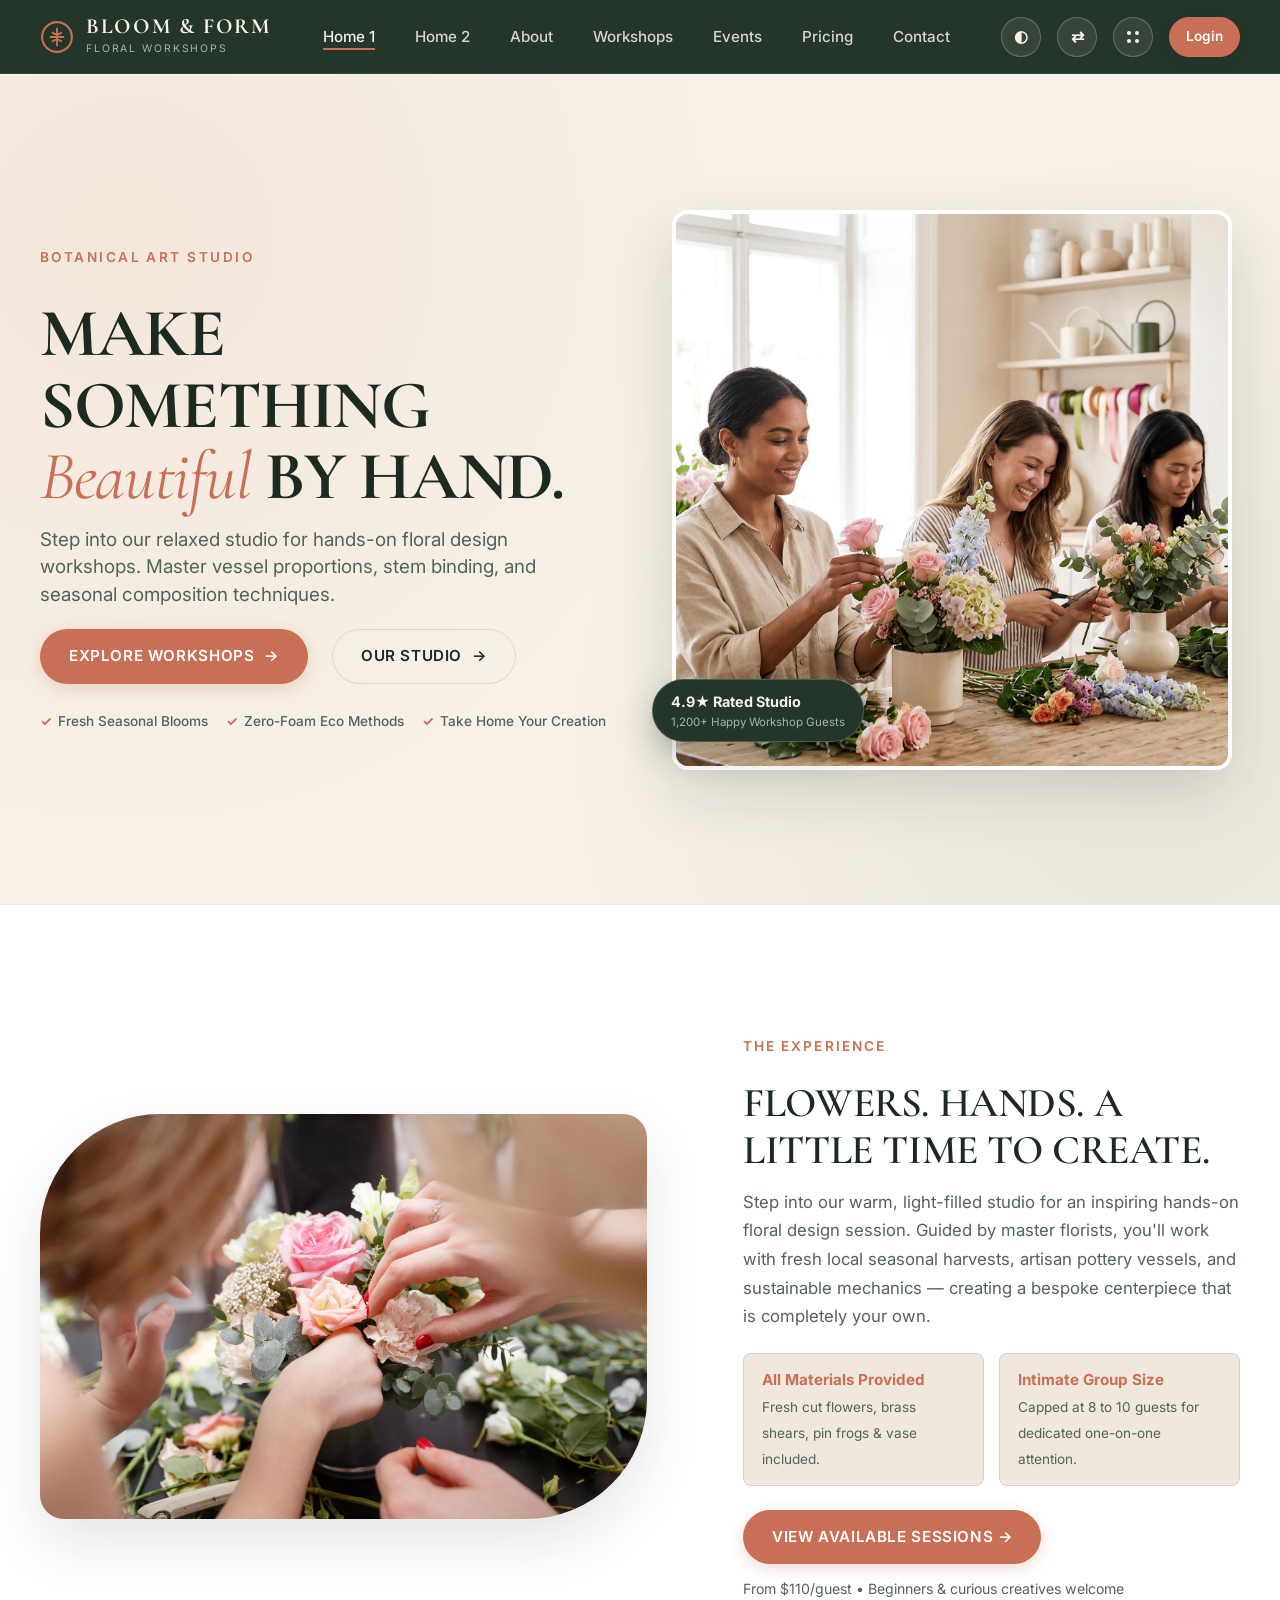
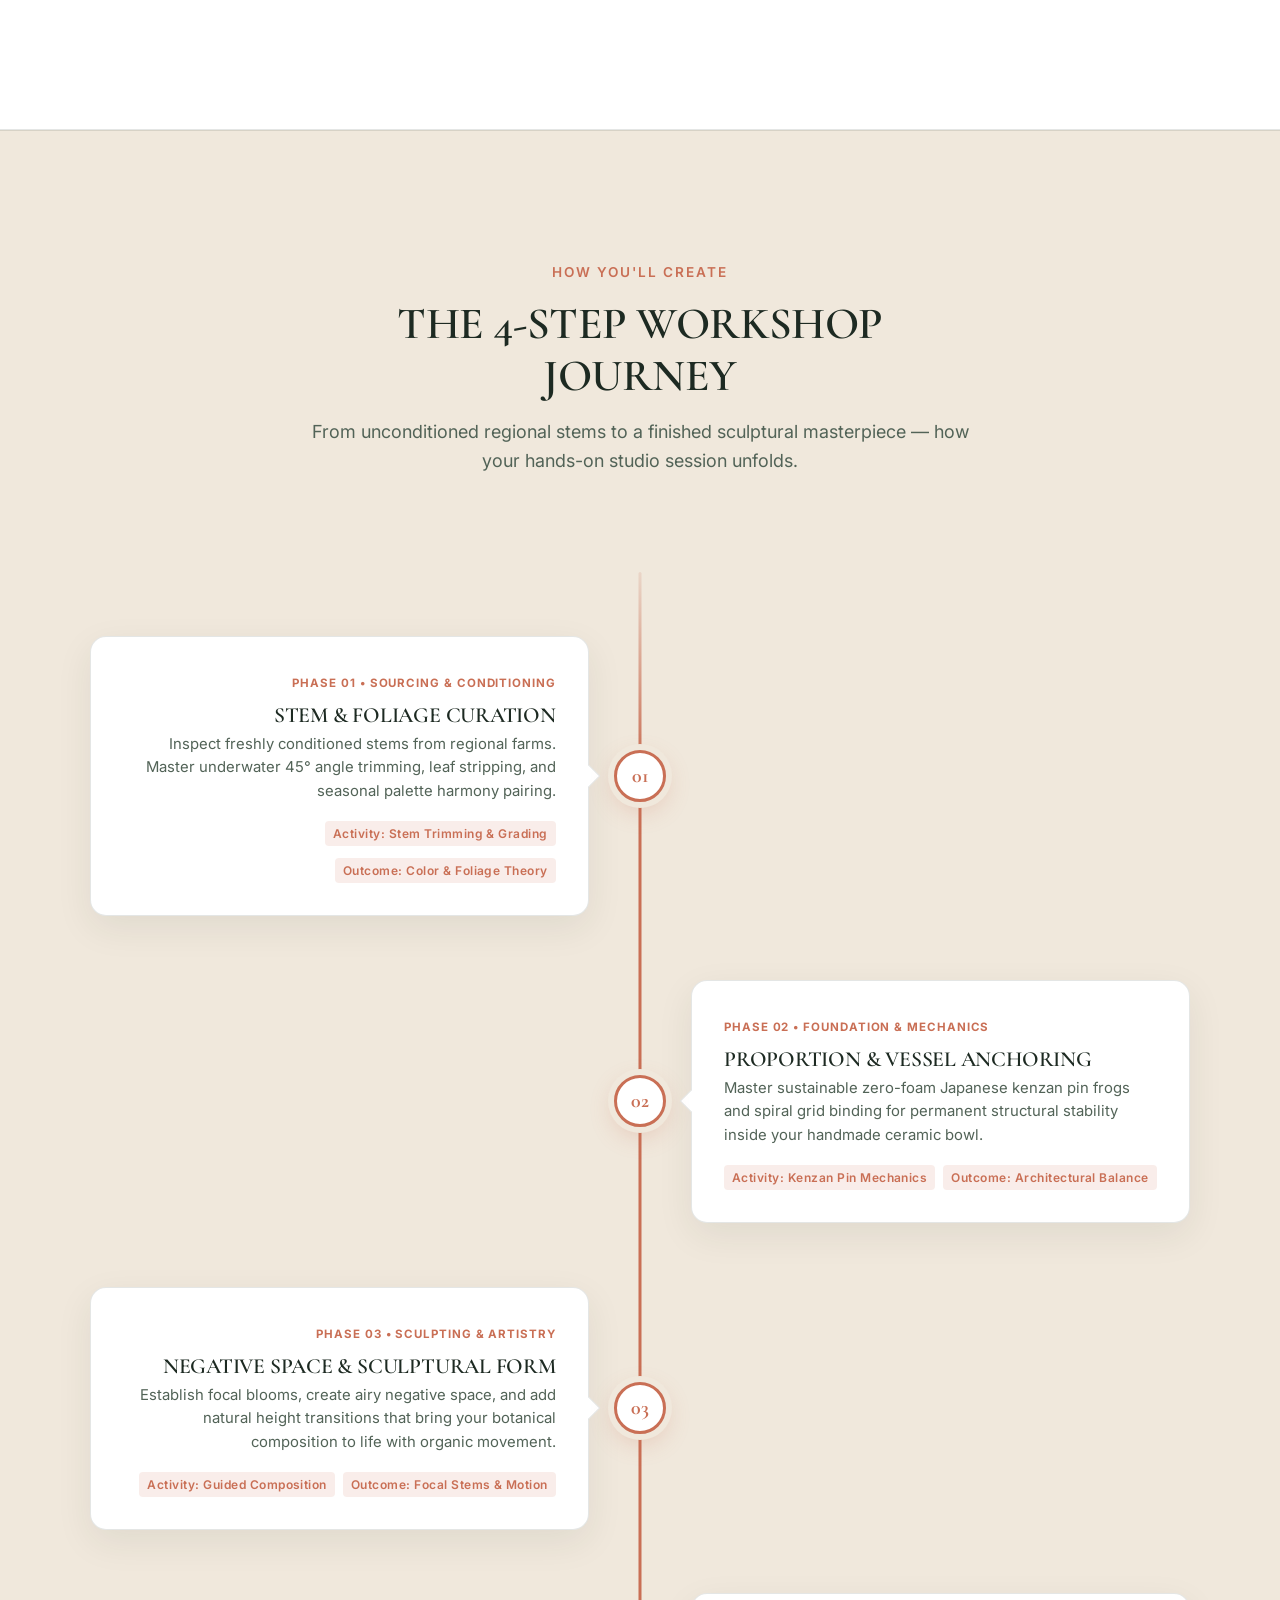
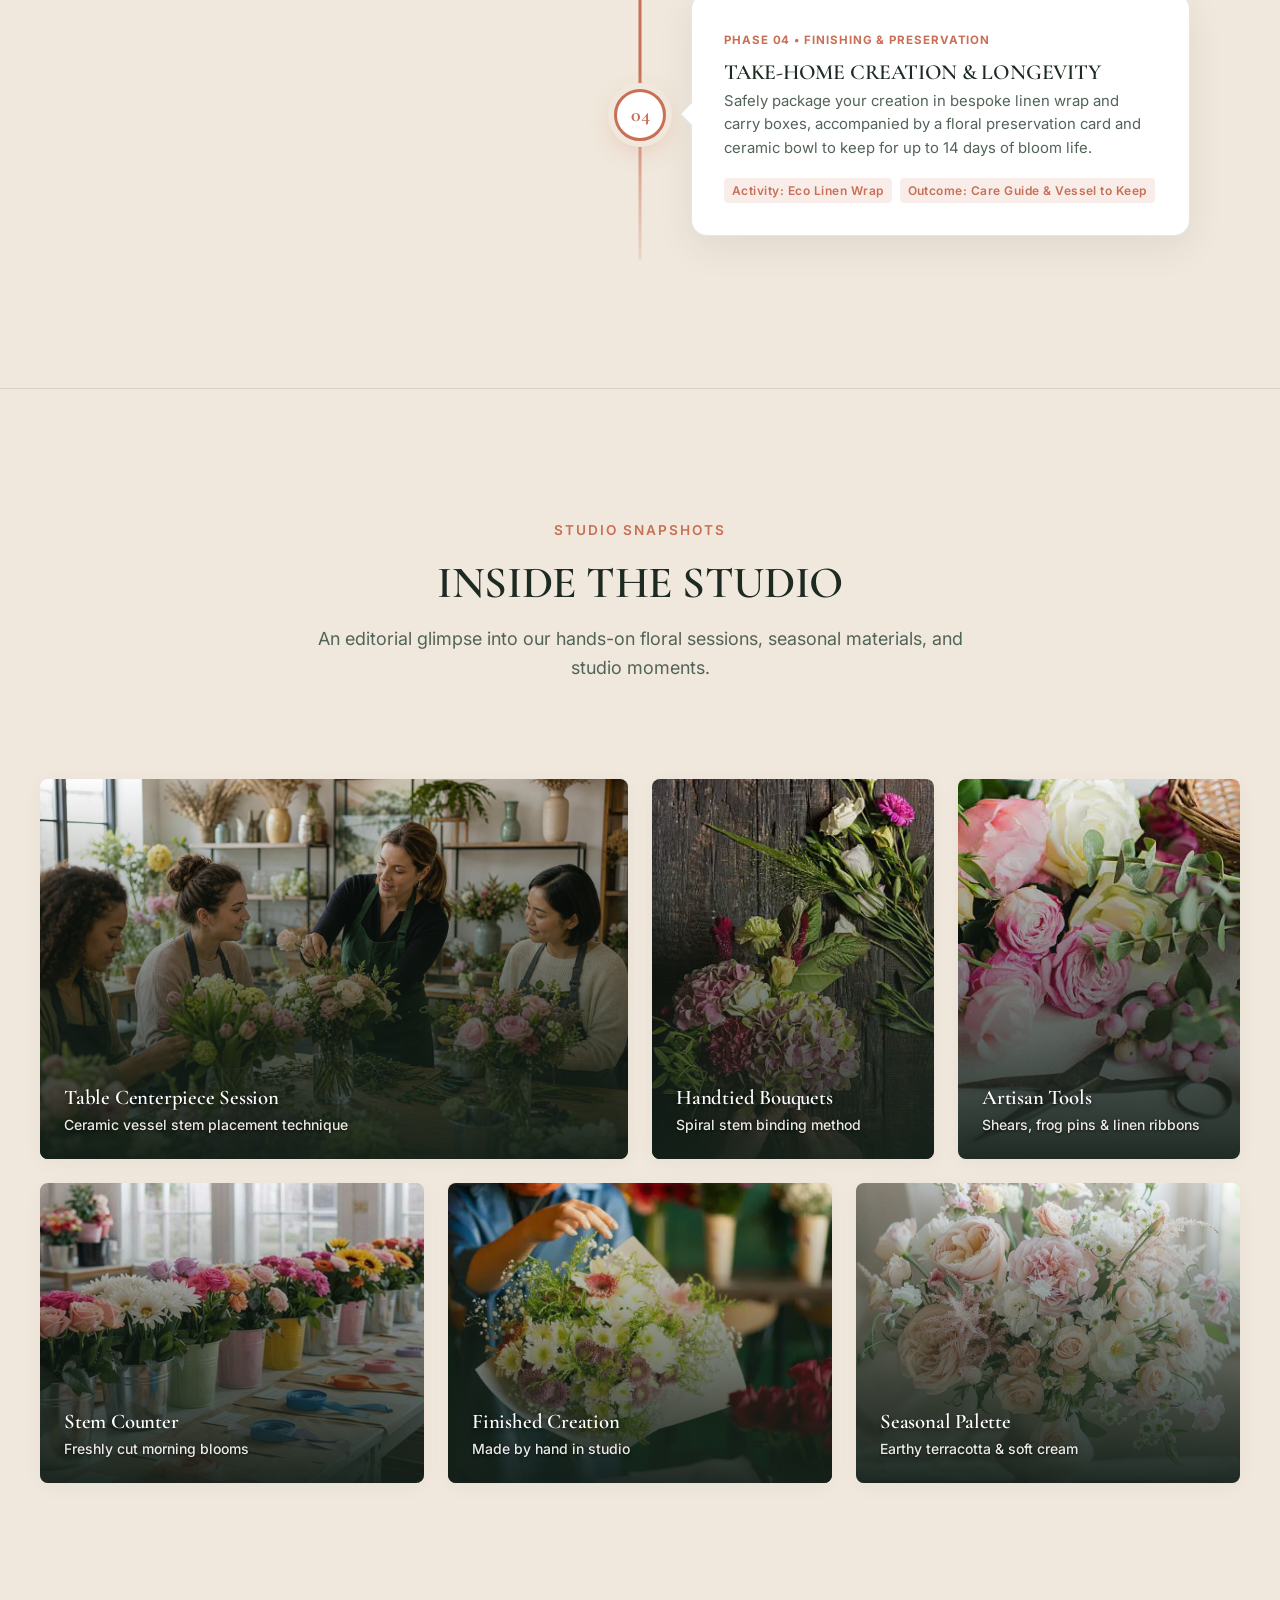
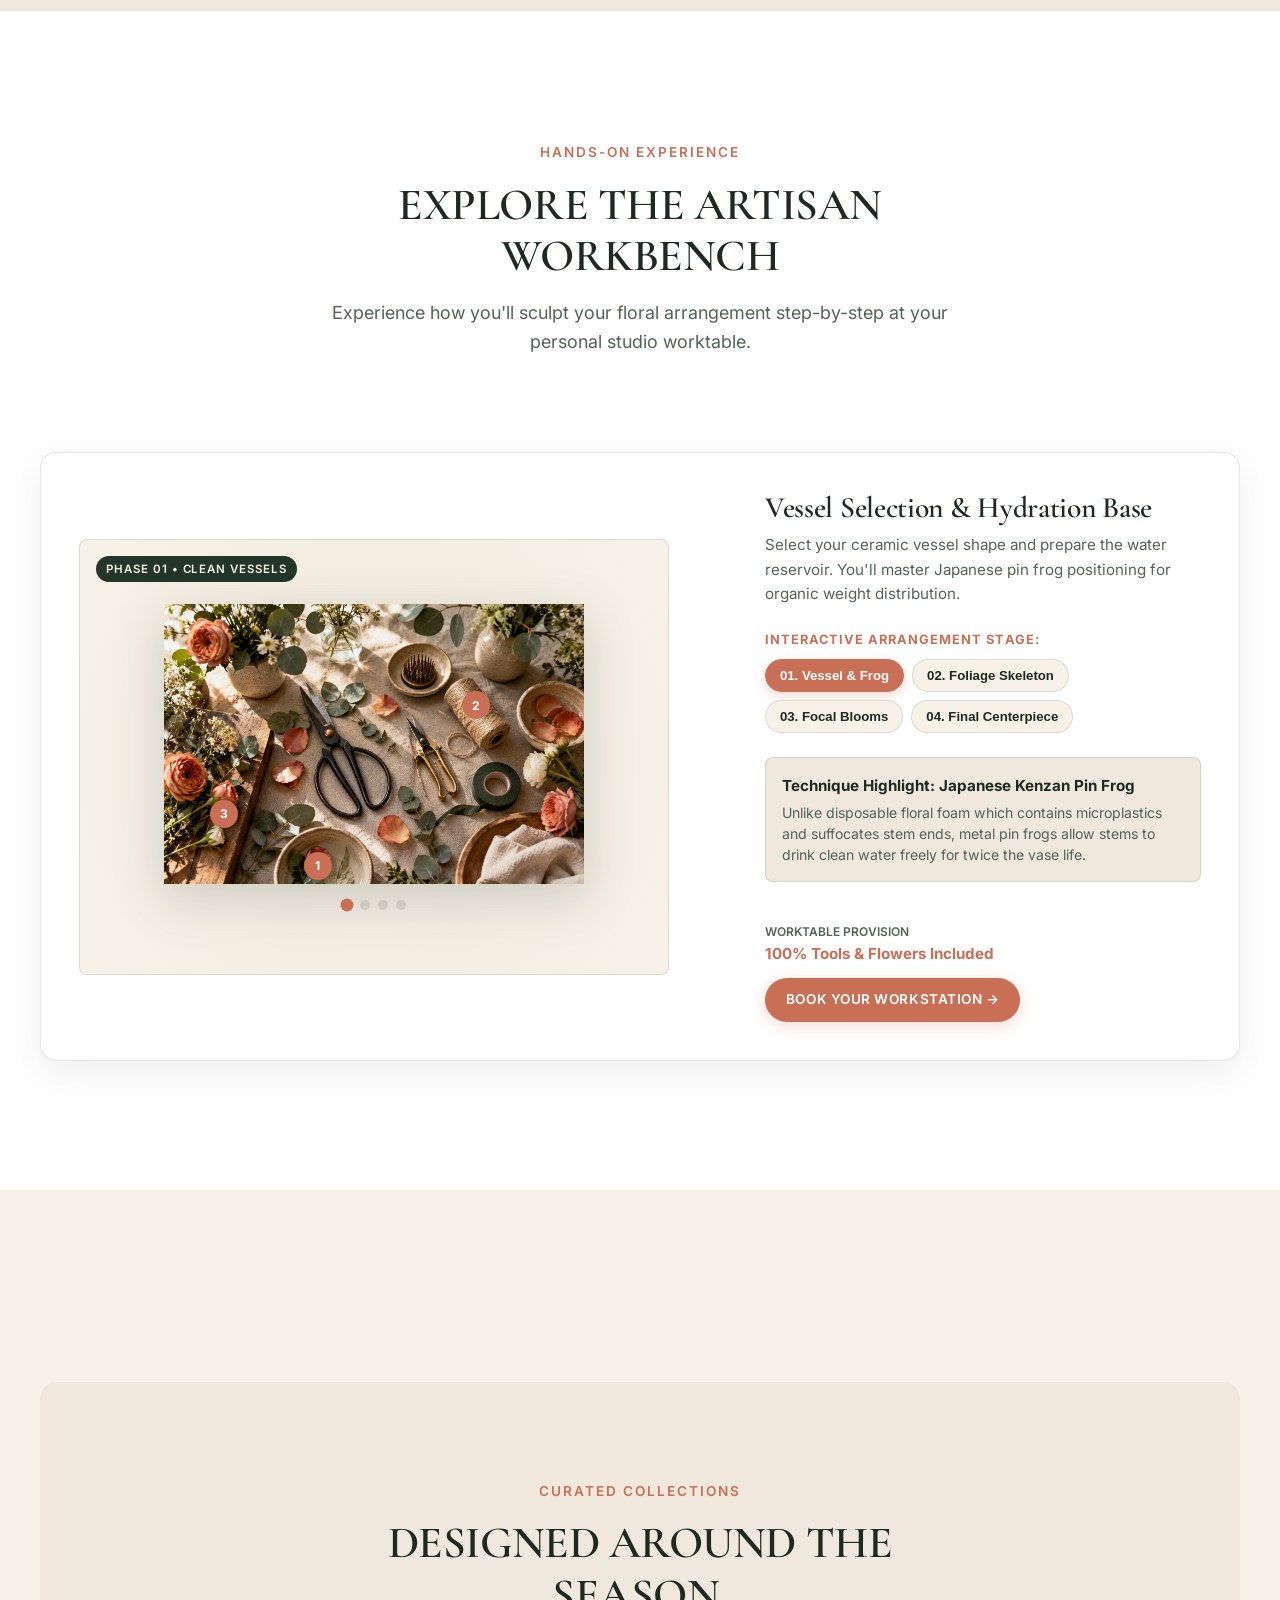
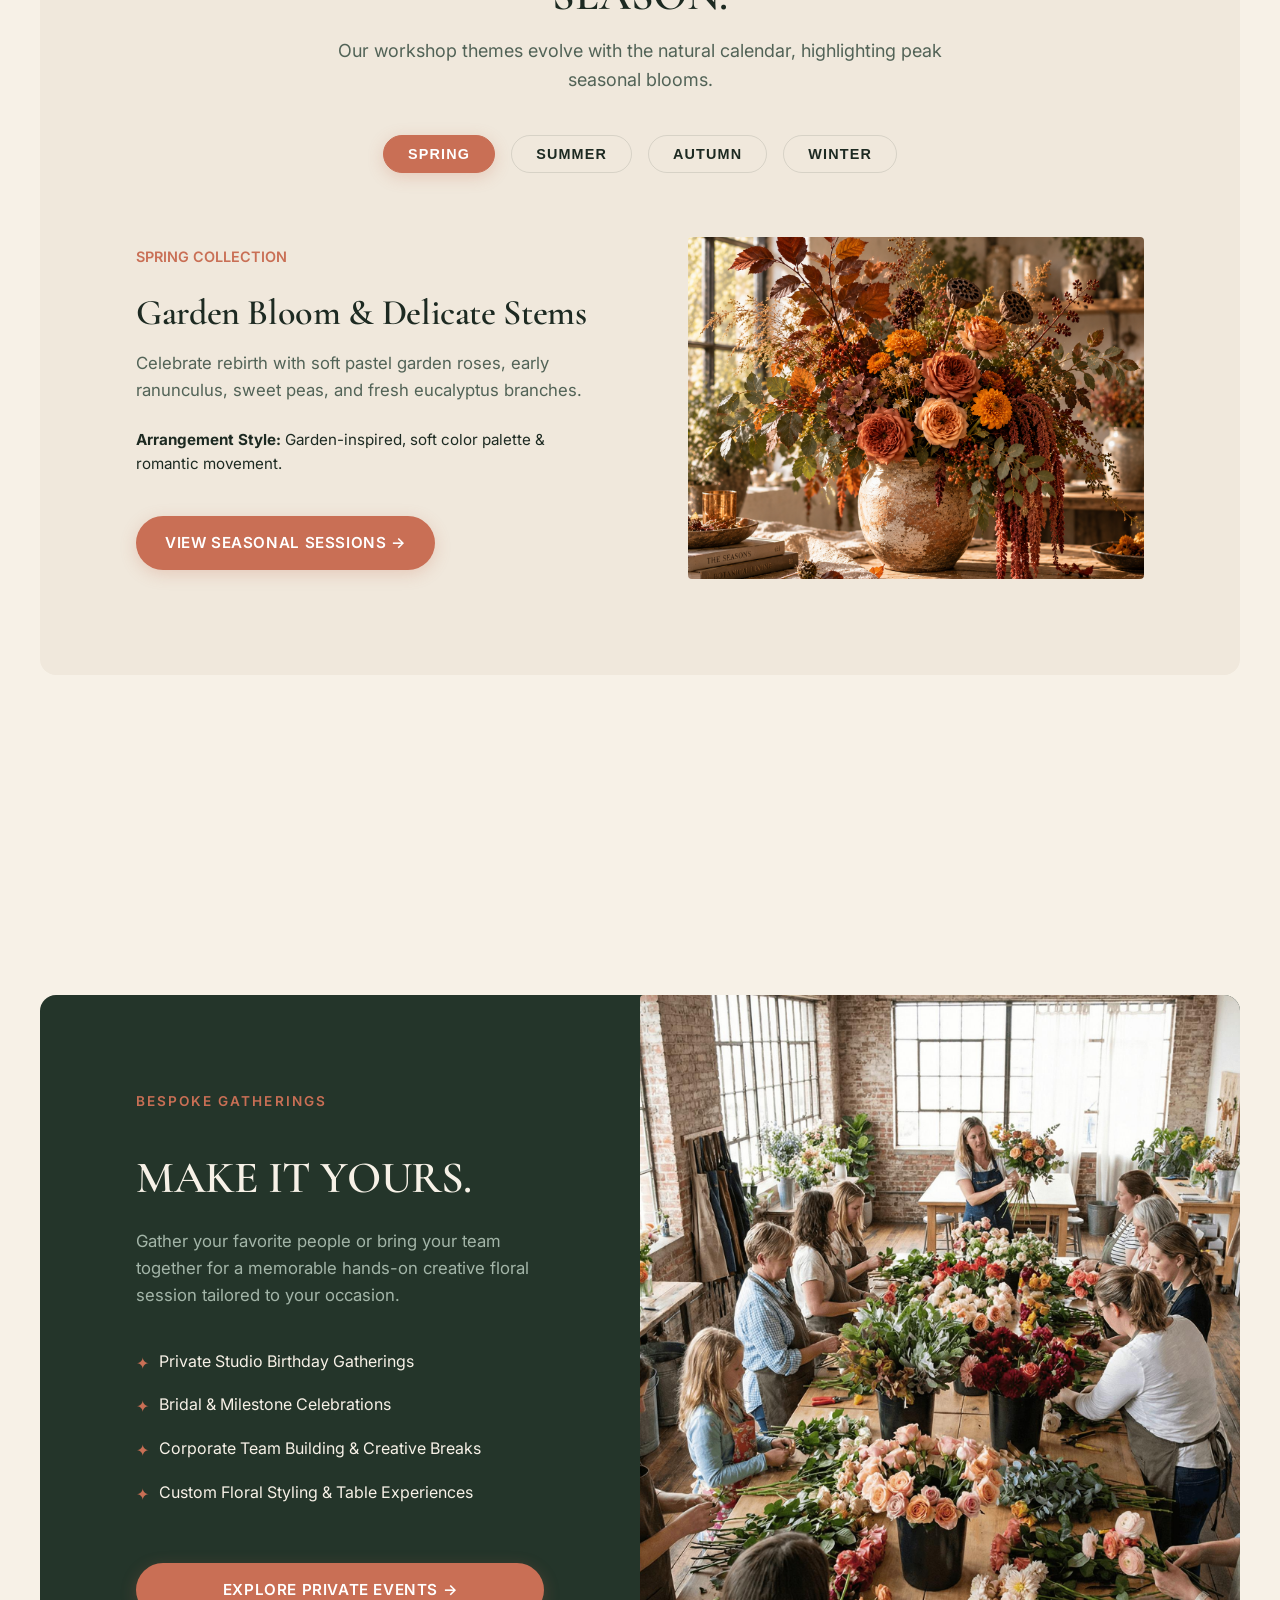
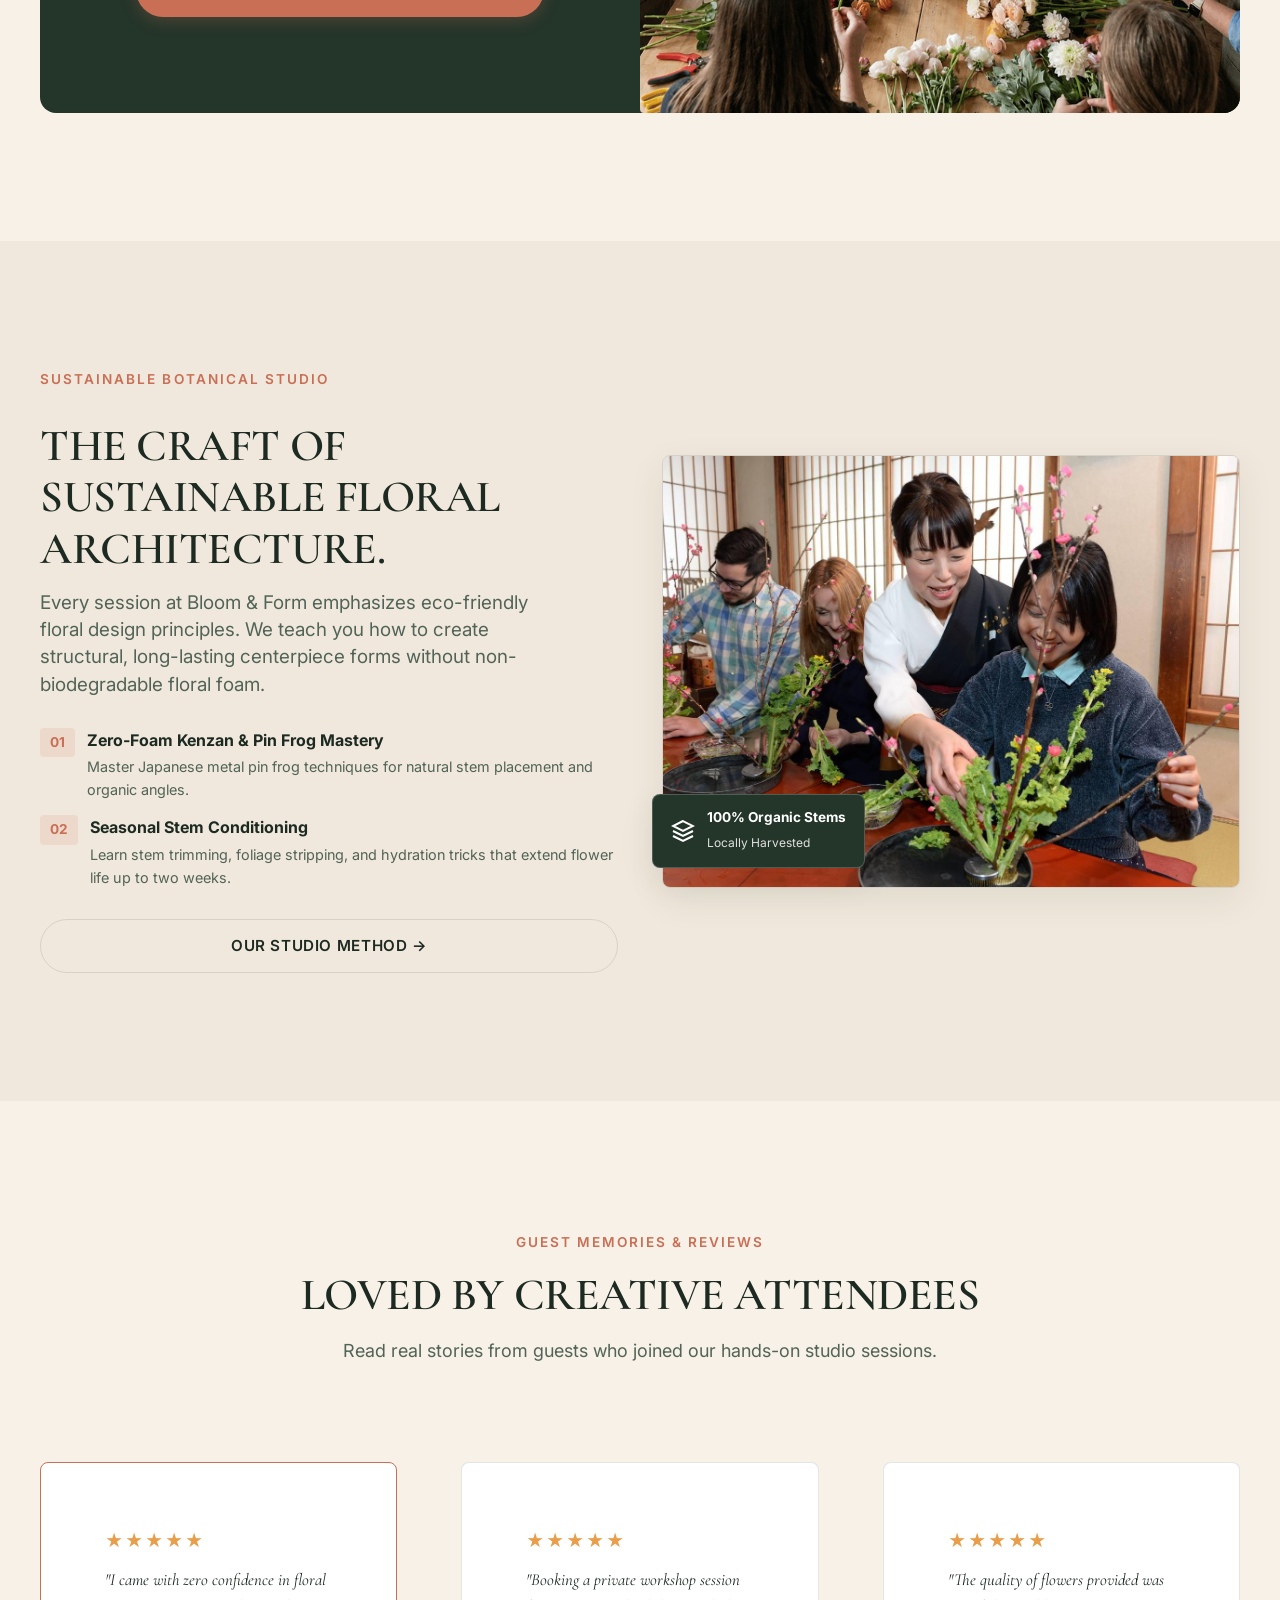
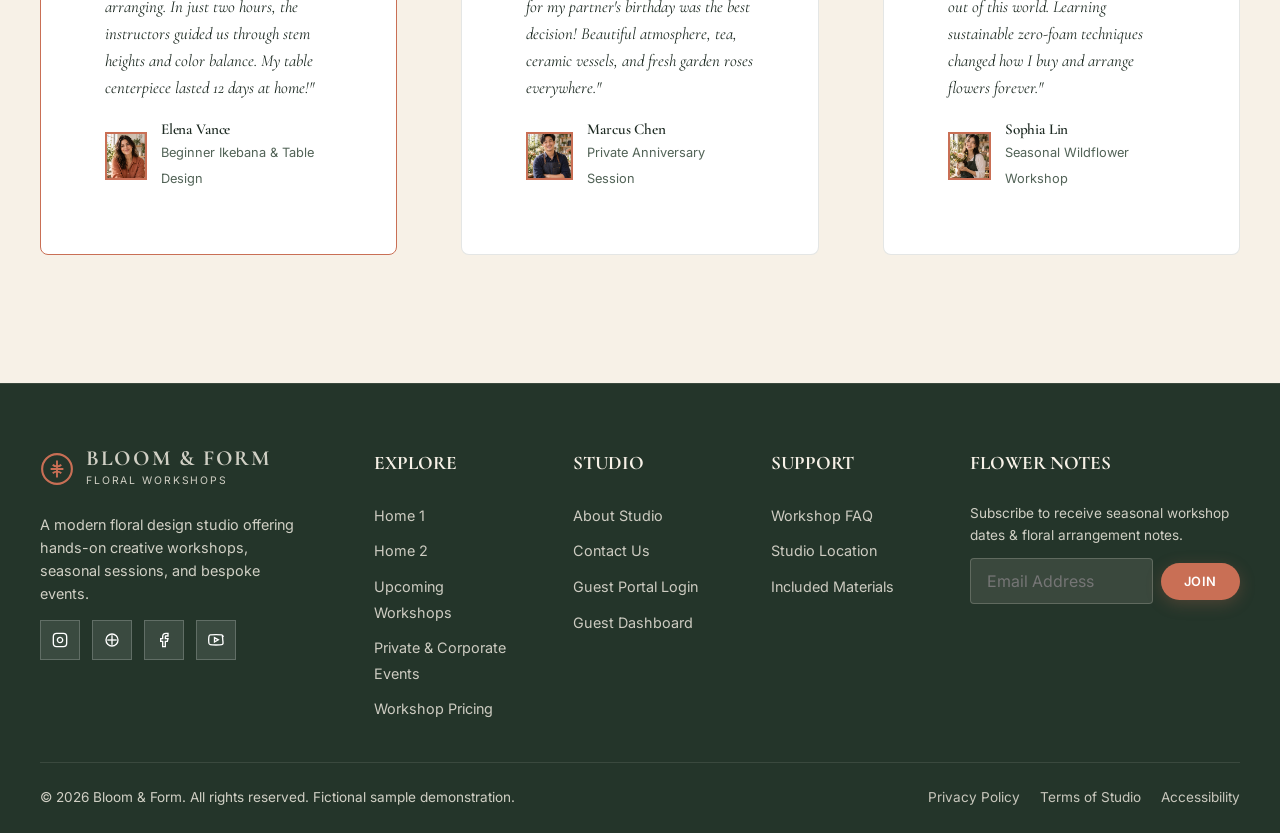
==== commit 3fcdd85d: "3rd comit" ====
--- a/index.html
+++ b/index.html
@@ -96,7 +96,7 @@
     <section class="hero-section hero-home-1" style="background: radial-gradient(circle at 10% 20%, rgba(201, 111, 85, 0.08) 0%, transparent 45%), radial-gradient(circle at 90% 80%, rgba(36, 53, 42, 0.06) 0%, transparent 45%), var(--bg-primary); padding-block: clamp(2.5rem, 5vh, 4.5rem);">
       <div class="container hero-grid" style="align-items: center; gap: clamp(2rem, 5vw, 4rem);">
         <div class="hero-content">
-          <span class="section-tag" style="letter-spacing: 0.18em; color: var(--terracotta-bloom);">🌿 BOTANICAL ART STUDIO</span>
+          <span class="section-tag" style="letter-spacing: 0.18em; color: var(--terracotta-bloom);">BOTANICAL ART STUDIO</span>
           <h1 class="hero-headline">
             MAKE SOMETHING<br>
             <span style="font-style: italic; font-weight: 400; color: var(--terracotta-bloom); font-family: var(--font-serif);">Beautiful</span> BY HAND.
@@ -120,10 +120,9 @@
         </div>
         <div class="hero-image-wrapper">
           <div class="hero-arch-frame image-leaf-container">
-            <img src="assets/images/22.png" alt="Hands crafting a floral arrangement in workshop studio">
+            <img src="assets/images/n4.jpg" alt="Students crafting floral arrangements in a bright sunlit workshop studio">
           </div>
           <div class="hero-stat-badge float-badge-anim">
-            <span style="font-size: 1.1rem;">🌸</span>
             <div>
               <div style="font-weight: 700; color: var(--petal-cream); font-size: 0.9rem;">4.9★ Rated Studio</div>
               <div style="font-size: 0.72rem; color: var(--text-inverse-muted); font-weight: 400;">1,200+ Happy Workshop Guests</div>
@@ -133,59 +132,135 @@
       </div>
     </section>
 
-    <!-- HOME SECTION 02 — WORKSHOP EXPERIENCE -->
+    <!-- HOME SECTION 02 — WORKSHOP EXPERIENCE OVERVIEW -->
     <section class="section-padding" style="background-color: var(--bg-surface); border-block: 1px solid var(--border-color);">
-      <div class="container experience-grid">
+      <div class="container experience-grid" style="align-items: center;">
         <div style="position: relative; display: flex; align-items: center; justify-content: center;">
           <div class="image-leaf-container hover-petal-card" style="width: 100%; border-radius: 120px 24px 120px 24px; overflow: hidden; box-shadow: var(--shadow-lg);">
-            <img src="assets/images/23.png" alt="Hands arranging fresh botanical garden roses in workshop">
-          </div>
-        
+            <img src="assets/images/n2.jpg" alt="Hands arranging fresh botanical garden roses and eucalyptus in workshop vessel">
+          </div>
         </div>
         <div>
           <span class="section-tag" style="color: var(--terracotta-bloom);">THE EXPERIENCE</span>
-          <h2 style="font-size: clamp(1.85rem, 3.2vw, 2.75rem); margin-block: 6px 12px;">FLOWERS. HANDS. A LITTLE TIME TO CREATE.</h2>
-          <p style="font-size: 1.05rem; margin-bottom: 24px;">
-            Learn practical floral design techniques in a relaxed studio setting, surrounded by seasonal blooms, ceramic vessels, and people who love making beautiful things.
+          <h2 style="font-size: clamp(1.85rem, 3.2vw, 2.75rem); margin-block: 6px 14px;">FLOWERS. HANDS. A LITTLE TIME TO CREATE.</h2>
+          <p style="font-size: 1.05rem; line-height: 1.7; margin-bottom: 20px; color: var(--text-muted);">
+            Step into our warm, light-filled studio for an inspiring hands-on floral design session. Guided by master florists, you'll work with fresh local seasonal harvests, artisan pottery vessels, and sustainable mechanics — creating a bespoke centerpiece that is completely your own.
           </p>
 
-          <div class="vertical-steps" style="gap: 14px;">
-            <div class="step-item hover-petal-card">
-              <span class="step-num">01</span>
-              <div class="step-text">
-                <div style="font-size: 0.75rem; letter-spacing: 0.12em; font-weight: 700; color: var(--terracotta-bloom); text-transform: uppercase; margin-bottom: 2px;">🌱 Step 01 — Selection</div>
-                <h4 style="font-size: 1.15rem; font-weight: 600;">STEM & FOLIAGE CURATION</h4>
-                <p style="font-size: 0.92rem; margin-top: 2px;">Choose from an abundant selection of fresh seasonal stems, textural greenery, and focal blooms.</p>
-              </div>
-            </div>
-
-            <div class="step-item hover-petal-card">
-              <span class="step-num">02</span>
-              <div class="step-text">
-                <div style="font-size: 0.75rem; letter-spacing: 0.12em; font-weight: 700; color: var(--terracotta-bloom); text-transform: uppercase; margin-bottom: 2px;">🏺 Step 02 — Anchoring</div>
-                <h4 style="font-size: 1.15rem; font-weight: 600;">PROPORTION & VESSEL ANCHORING</h4>
-                <p style="font-size: 0.92rem; margin-top: 2px;">Master Japanese kenzan pin frog mechanics and stem angles for zero-foam structural stability.</p>
-              </div>
-            </div>
-
-            <div class="step-item hover-petal-card">
-              <span class="step-num">03</span>
-              <div class="step-text">
-                <div style="font-size: 0.75rem; letter-spacing: 0.12em; font-weight: 700; color: var(--terracotta-bloom); text-transform: uppercase; margin-bottom: 2px;">✂️ Step 03 — Sculpting</div>
-                <h4 style="font-size: 1.15rem; font-weight: 600;">NEGATIVE SPACE & SCULPTURAL FORM</h4>
-                <p style="font-size: 0.92rem; margin-top: 2px;">Add depth, natural height variations, and subtle focal accents to elevate your floral arrangement.</p>
-              </div>
-            </div>
-
-            <div class="step-item hover-petal-card">
-              <span class="step-num">04</span>
-              <div class="step-text">
-                <div style="font-size: 0.75rem; letter-spacing: 0.12em; font-weight: 700; color: var(--terracotta-bloom); text-transform: uppercase; margin-bottom: 2px;">🎁 Step 04 — Packaging</div>
-                <h4 style="font-size: 1.15rem; font-weight: 600;">TAKE HOME CREATION</h4>
-                <p style="font-size: 0.92rem; margin-top: 2px;">Safely package your finished centerpiece in linen wrapping with care guide notes for home.</p>
-              </div>
-            </div>
-          </div>
+          <div style="display: grid; grid-template-columns: repeat(auto-fit, minmax(200px, 1fr)); gap: 14px; margin-block: 22px;">
+            <div style="background: var(--bg-surface-elevated); padding: 14px 18px; border-radius: var(--radius-md); border: 1px solid var(--border-color);" class="hover-petal-card">
+              <strong style="color: var(--terracotta-bloom); display: block; font-size: 0.95rem; margin-bottom: 2px;">All Materials Provided</strong>
+              <span style="font-size: 0.85rem; color: var(--text-muted);">Fresh cut flowers, brass shears, pin frogs & vase included.</span>
+            </div>
+            <div style="background: var(--bg-surface-elevated); padding: 14px 18px; border-radius: var(--radius-md); border: 1px solid var(--border-color);" class="hover-petal-card">
+              <strong style="color: var(--terracotta-bloom); display: block; font-size: 0.95rem; margin-bottom: 2px;">Intimate Group Size</strong>
+              <span style="font-size: 0.85rem; color: var(--text-muted);">Capped at 8 to 10 guests for dedicated one-on-one attention.</span>
+            </div>
+          </div>
+
+          <div style="margin-top: var(--space-md); display: flex; flex-wrap: wrap; gap: 14px; align-items: center;">
+            <a href="upcoming-workshops.html" class="btn btn-primary">VIEW AVAILABLE SESSIONS →</a>
+            <span style="font-size: 0.88rem; color: var(--text-muted);">From $110/guest • Beginners & curious creatives welcome</span>
+          </div>
+        </div>
+      </div>
+    </section>
+
+    <!-- HOME SECTION 02B — THE 4-STEP GUIDED CREATIVE JOURNEY (CENTER LINE TIMELINE) -->
+    <section class="section-padding steps-timeline-section">
+      <div class="container">
+        <div class="section-header center-align">
+          <span class="section-tag" style="color: var(--terracotta-bloom);">HOW YOU'LL CREATE</span>
+          <h2>THE 4-STEP WORKSHOP JOURNEY</h2>
+          <p>From unconditioned regional stems to a finished sculptural masterpiece — how your hands-on studio session unfolds.</p>
+        </div>
+
+        <div class="steps-timeline-container">
+          
+          <!-- Step 01: Left -->
+          <div class="timeline-step-row timeline-step-left">
+            <div class="timeline-card-col">
+              <div class="timeline-step-card hover-petal-card">
+                <span class="journey-step-badge">Phase 01 • Sourcing & Conditioning</span>
+                <h3 style="font-family: var(--font-serif); font-size: 1.35rem; margin-block: 8px 6px; color: var(--text-main);">STEM & FOLIAGE CURATION</h3>
+                <p style="font-size: 0.93rem; color: var(--text-muted); line-height: 1.55; margin: 0;">
+                  Inspect freshly conditioned stems from regional farms. Master underwater 45° angle trimming, leaf stripping, and seasonal palette harmony pairing.
+                </p>
+                <div class="timeline-step-badges">
+                  <span class="workshop-outcomes-pill">Activity: Stem Trimming & Grading</span>
+                  <span class="workshop-outcomes-pill">Outcome: Color & Foliage Theory</span>
+                </div>
+              </div>
+            </div>
+            <div class="timeline-center-node" aria-label="Step 1">
+              <span class="timeline-node-num">01</span>
+            </div>
+            <div class="timeline-empty-col"></div>
+          </div>
+
+          <!-- Step 02: Right -->
+          <div class="timeline-step-row timeline-step-right">
+            <div class="timeline-card-col">
+              <div class="timeline-step-card hover-petal-card">
+                <span class="journey-step-badge">Phase 02 • Foundation & Mechanics</span>
+                <h3 style="font-family: var(--font-serif); font-size: 1.35rem; margin-block: 8px 6px; color: var(--text-main);">PROPORTION & VESSEL ANCHORING</h3>
+                <p style="font-size: 0.93rem; color: var(--text-muted); line-height: 1.55; margin: 0;">
+                  Master sustainable zero-foam Japanese kenzan pin frogs and spiral grid binding for permanent structural stability inside your handmade ceramic bowl.
+                </p>
+                <div class="timeline-step-badges">
+                  <span class="workshop-outcomes-pill">Activity: Kenzan Pin Mechanics</span>
+                  <span class="workshop-outcomes-pill">Outcome: Architectural Balance</span>
+                </div>
+              </div>
+            </div>
+            <div class="timeline-center-node" aria-label="Step 2">
+              <span class="timeline-node-num">02</span>
+            </div>
+            <div class="timeline-empty-col"></div>
+          </div>
+
+          <!-- Step 03: Left -->
+          <div class="timeline-step-row timeline-step-left">
+            <div class="timeline-card-col">
+              <div class="timeline-step-card hover-petal-card">
+                <span class="journey-step-badge">Phase 03 • Sculpting & Artistry</span>
+                <h3 style="font-family: var(--font-serif); font-size: 1.35rem; margin-block: 8px 6px; color: var(--text-main);">NEGATIVE SPACE & SCULPTURAL FORM</h3>
+                <p style="font-size: 0.93rem; color: var(--text-muted); line-height: 1.55; margin: 0;">
+                  Establish focal blooms, create airy negative space, and add natural height transitions that bring your botanical composition to life with organic movement.
+                </p>
+                <div class="timeline-step-badges">
+                  <span class="workshop-outcomes-pill">Activity: Guided Composition</span>
+                  <span class="workshop-outcomes-pill">Outcome: Focal Stems & Motion</span>
+                </div>
+              </div>
+            </div>
+            <div class="timeline-center-node" aria-label="Step 3">
+              <span class="timeline-node-num">03</span>
+            </div>
+            <div class="timeline-empty-col"></div>
+          </div>
+
+          <!-- Step 04: Right -->
+          <div class="timeline-step-row timeline-step-right">
+            <div class="timeline-card-col">
+              <div class="timeline-step-card hover-petal-card">
+                <span class="journey-step-badge">Phase 04 • Finishing & Preservation</span>
+                <h3 style="font-family: var(--font-serif); font-size: 1.35rem; margin-block: 8px 6px; color: var(--text-main);">TAKE-HOME CREATION & LONGEVITY</h3>
+                <p style="font-size: 0.93rem; color: var(--text-muted); line-height: 1.55; margin: 0;">
+                  Safely package your creation in bespoke linen wrap and carry boxes, accompanied by a floral preservation card and ceramic bowl to keep for up to 14 days of bloom life.
+                </p>
+                <div class="timeline-step-badges">
+                  <span class="workshop-outcomes-pill">Activity: Eco Linen Wrap</span>
+                  <span class="workshop-outcomes-pill">Outcome: Care Guide & Vessel to Keep</span>
+                </div>
+              </div>
+            </div>
+            <div class="timeline-center-node" aria-label="Step 4">
+              <span class="timeline-node-num">04</span>
+            </div>
+            <div class="timeline-empty-col"></div>
+          </div>
+
         </div>
       </div>
     </section>
@@ -201,7 +276,7 @@
 
         <div class="gallery-grid">
           <div class="gallery-item col-6 image-leaf-container">
-            <img src="assets/images/24.png" alt="Table arrangement workshop">
+            <img src="assets/images/n6.jpg" alt="Instructor guiding table arrangement in workshop">
             <div class="gallery-overlay">
               <h4>Table Centerpiece Session</h4>
               <p>Ceramic vessel stem placement technique</p>
@@ -209,7 +284,7 @@
           </div>
 
           <div class="gallery-item col-3 image-leaf-container">
-            <img src="assets/images/25.png" alt="Handtied floral bouquet">
+            <img src="assets/images/n9.jpg" alt="Artisan hands binding fresh floral bouquet with twine and shears">
             <div class="gallery-overlay">
               <h4>Handtied Bouquets</h4>
               <p>Spiral stem binding method</p>
@@ -217,7 +292,7 @@
           </div>
 
           <div class="gallery-item col-3 image-leaf-container">
-            <img src="assets/images/26.png" alt="Brass floral tools and shears">
+            <img src="assets/images/n10.jpg" alt="Brass floral shears, fresh hypericum berries, and pruning toolkit">
             <div class="gallery-overlay">
               <h4>Artisan Tools</h4>
               <p>Shears, frog pins & linen ribbons</p>
@@ -225,26 +300,93 @@
           </div>
 
           <div class="gallery-item col-4 image-leaf-container">
-            <img src="assets/images/27.png" alt="Botanical centerpiece">
+            <img src="assets/images/n.jpg" alt="Flower buckets and stem selection table">
+            <div class="gallery-overlay">
+              <h4>Stem Counter</h4>
+              <p>Freshly cut morning blooms</p>
+            </div>
+          </div>
+
+          <div class="gallery-item col-4 image-leaf-container">
+            <img src="assets/images/n11.jpg" alt="Workshop guest holding completed handmade wrapped bouquet">
+            <div class="gallery-overlay">
+              <h4>Finished Creation</h4>
+              <p>Made by hand in studio</p>
+            </div>
+          </div>
+
+          <div class="gallery-item col-4 image-leaf-container">
+            <img src="assets/images/n3.jpg" alt="Artisan botanical centerpiece in earth-toned ceramic pedestal vase">
             <div class="gallery-overlay">
               <h4>Seasonal Palette</h4>
               <p>Earthy terracotta & soft cream</p>
             </div>
           </div>
-
-          <div class="gallery-item col-4 image-leaf-container">
-            <img src="assets/images/28.png" alt="Flower selection buckets">
-            <div class="gallery-overlay">
-              <h4>Stem Counter</h4>
-              <p>Freshly cut morning blooms</p>
-            </div>
-          </div>
-
-          <div class="gallery-item col-4 image-leaf-container">
-            <img src="assets/images/29.png" alt="Happy guest holding bouquet">
-            <div class="gallery-overlay">
-              <h4>Finished Creation</h4>
-              <p>Made by hand in studio</p>
+        </div>
+      </div>
+    </section>
+
+    <!-- HOME INTERACTIVE SECTION — HANDS-ON WORKBENCH SIMULATOR -->
+    <section class="section-padding" style="background-color: var(--bg-surface);">
+      <div class="container">
+        <div class="section-header center-align">
+          <span class="section-tag">HANDS-ON EXPERIENCE</span>
+          <h2>EXPLORE THE ARTISAN WORKBENCH</h2>
+          <p>Experience how you'll sculpt your floral arrangement step-by-step at your personal studio worktable.</p>
+        </div>
+
+        <div class="workbench-container hover-petal-card">
+          <div class="workbench-grid">
+            <!-- Visual Stage with Interactive Hotspots -->
+            <div class="workbench-stage">
+              <span class="workbench-stage-badge" id="workbench-badge">Phase 01 • Clean Vessels</span>
+              <img id="workbench-img" src="assets/images/2.png" alt="Artisan ceramic vase and floral tools">
+              
+              <!-- Interactive Hotspots -->
+              <div class="stage-hotspot js-hotspot" style="bottom: 24%; inset-inline-start: 35%;" data-title="Kenzan Pin Frog" data-desc="Heavy Japanese brass pin frog sitting inside the vase. Stems press directly into sharp pins for zero-foam structural integrity." title="Click to inspect: Pin Frog">1</div>
+              <div class="stage-hotspot js-hotspot" style="top: 25%; inset-inline-end: 32%;" data-title="Focal Stems" data-desc="Peak seasonal garden roses and ranunculus placed at dynamic 45-degree angles to create natural movement." title="Click to inspect: Focal Stems">2</div>
+              <div class="stage-hotspot js-hotspot" style="bottom: 18%; inset-inline-end: 22%;" data-title="Hand-Crafted Pottery" data-desc="Artisan turned ceramic vessel with earthy textured glaze — yours to keep and refill for years to come." title="Click to inspect: Pottery Vessel">3</div>
+
+              <div class="workbench-step-indicators">
+                <span class="workbench-dot active" data-step="0"></span>
+                <span class="workbench-dot" data-step="1"></span>
+                <span class="workbench-dot" data-step="2"></span>
+                <span class="workbench-dot" data-step="3"></span>
+              </div>
+            </div>
+
+            <!-- Controls & Live Information -->
+            <div class="workbench-panel">
+              <h3 class="workbench-panel-title" id="workbench-title">Vessel Selection & Hydration Base</h3>
+              <p id="workbench-desc" style="font-size: 0.95rem; color: var(--text-muted); line-height: 1.6;">
+                Select your ceramic vessel shape and prepare the water reservoir. You'll master Japanese pin frog positioning for organic weight distribution.
+              </p>
+
+              <div class="workbench-controls-group">
+                <span class="workbench-controls-label">Interactive Arrangement Stage:</span>
+                <div class="workbench-btn-group">
+                  <button class="workbench-selector-btn active" data-workbench="vessel">01. Vessel & Frog</button>
+                  <button class="workbench-selector-btn" data-workbench="foliage">02. Foliage Skeleton</button>
+                  <button class="workbench-selector-btn" data-workbench="blooms">03. Focal Blooms</button>
+                  <button class="workbench-selector-btn" data-workbench="finishing">04. Final Centerpiece</button>
+                </div>
+              </div>
+
+              <!-- Hotspot / Step Info Card -->
+              <div class="workbench-live-card" id="workbench-card">
+                <strong id="workbench-card-title">Technique Highlight: Japanese Kenzan Pin Frog</strong>
+                <p id="workbench-card-text">
+                  Unlike disposable floral foam which contains microplastics and suffocates stem ends, metal pin frogs allow stems to drink clean water freely for twice the vase life.
+                </p>
+              </div>
+
+              <div style="margin-top: var(--space-lg); display: flex; align-items: center; justify-content: space-between; flex-wrap: wrap; gap: 12px;">
+                <div>
+                  <div style="font-size: 0.75rem; color: var(--text-muted); text-transform: uppercase; font-weight: 600;">Worktable Provision</div>
+                  <div style="font-size: 0.95rem; font-weight: 700; color: var(--terracotta-bloom);">100% Tools & Flowers Included</div>
+                </div>
+                <a href="upcoming-workshops.html" class="btn btn-primary" style="padding: 10px 20px; font-size: 0.85rem;">BOOK YOUR WORKSTATION →</a>
+              </div>
             </div>
           </div>
         </div>
@@ -309,7 +451,7 @@
             </a>
           </div>
           <div class="image-leaf-container">
-            <img class="event-image" src="assets/images/31.png" alt="Private group floral workshop event">
+            <img class="event-image" src="assets/images/n1.jpg" alt="Overhead view of full studio workshop gathering around the table">
           </div>
         </div>
       </div>
@@ -346,7 +488,7 @@
         </div>
         <div class="hero-image-wrapper" style="position: relative;">
           <div class="hero-image-frame image-leaf-container hover-petal-card">
-            <img src="assets/images/32.png" alt="Botanical stem arrangement in ceramic vessel">
+            <img src="assets/images/n8.jpg" alt="Japanese Ikebana and kenzan pin frog arranging session in ceramic bowls">
           </div>
           <div class="hero-badge-float float-badge-anim" style="bottom: 20px; inset-inline-start: -10px; background: var(--botanical-deep); color: #FFF; border: 1px solid rgba(255,255,255,0.2);">
             <svg width="24" height="24" viewBox="0 0 24 24" fill="none" stroke="currentColor" stroke-width="2"><path d="M12 2L2 7l10 5 10-5-10-5zM2 17l10 5 10-5M2 12l10 5 10-5"/></svg>
--- a/assets/css/style.css
+++ b/assets/css/style.css
@@ -208,13 +208,8 @@
   margin-bottom: var(--space-sm);
 }
 
-.section-tag::before {
-  content: "";
-  display: inline-block;
-  width: 18px;
-  height: 2px;
-  background-color: var(--terracotta-bloom);
-}
+/* Section tag indicator removed for cleaner appearance */
+
 
 .section-header p {
   margin-top: var(--space-sm);
@@ -805,13 +800,13 @@
   gap: var(--space-sm);
 }
 
-@media (max-width: 1024px) {
+@media (max-width: 1100px) {
   .nav-links, .nav-actions {
-    display: none;
+    display: none !important;
   }
 
   .mobile-hamburger {
-    display: block;
+    display: block !important;
   }
 }
 
@@ -1511,14 +1506,17 @@
 
 .event-list li {
   display: flex;
-  align-items: center;
+  align-items: flex-start;
   gap: 10px;
   font-size: 1rem;
+  text-align: left;
 }
 
 .event-list li::before {
   content: '✦';
   color: var(--terracotta-bloom);
+  flex-shrink: 0;
+  margin-top: 2px;
 }
 
 .event-image {
@@ -1542,8 +1540,15 @@
     margin-inline: auto !important;
   }
   .event-list {
-    align-items: center;
-    text-align: start;
+    align-items: flex-start;
+    text-align: left;
+    width: fit-content;
+    max-width: 100%;
+    margin-inline: auto;
+  }
+  .event-list li {
+    align-items: flex-start;
+    text-align: left;
   }
 }
 
@@ -1624,6 +1629,24 @@
   overflow: hidden;
   display: flex;
   flex-direction: column;
+  justify-content: space-between;
+  height: 100%;
+}
+
+.workshop-card > .btn {
+  margin-top: auto;
+  white-space: nowrap !important;
+  word-break: normal !important;
+}
+
+@media (max-width: 1024px) {
+  .workshop-card .btn {
+    white-space: nowrap !important;
+    word-break: normal !important;
+    font-size: 0.825rem !important;
+    padding: 10px 14px !important;
+    letter-spacing: 0.02em !important;
+  }
 }
 
 .workshop-card-img {
@@ -1683,6 +1706,245 @@
     flex-direction: column;
     gap: var(--space-sm);
   }
+}
+
+/* Workshop Journey Badges & Learning Outcomes */
+.workshop-activities-list {
+  list-style: none;
+  padding: 0;
+  margin: 0;
+  display: flex;
+  flex-direction: column;
+  gap: 6px;
+  font-size: 0.85rem;
+  color: var(--text-muted);
+}
+
+.workshop-activities-list li {
+  position: relative;
+  padding-inline-start: 14px;
+}
+
+.workshop-activities-list li::before {
+  content: "•";
+  color: var(--terracotta-bloom);
+  position: absolute;
+  inset-inline-start: 0;
+  font-weight: bold;
+}
+
+.workshop-outcomes-pill {
+  display: inline-flex;
+  align-items: center;
+  gap: 6px;
+  font-size: 0.75rem;
+  font-weight: 600;
+  letter-spacing: 0.04em;
+  background-color: var(--terracotta-light);
+  color: var(--terracotta-bloom);
+  padding: 3px 8px;
+  border-radius: var(--radius-sm);
+  margin-top: 4px;
+}
+
+.journey-step-badge {
+  display: inline-block;
+  font-size: 0.72rem;
+  font-weight: 700;
+  letter-spacing: 0.08em;
+  text-transform: uppercase;
+  color: var(--terracotta-bloom);
+  margin-bottom: 2px;
+}
+
+/* ==========================================================================
+   INTERACTIVE WORKSHOP WORKBENCH & STEM BUILDER
+   ========================================================================== */
+
+.workbench-container {
+  background: var(--bg-surface);
+  border: 1px solid var(--border-color);
+  border-radius: var(--radius-lg);
+  padding: clamp(1.5rem, 3vw, 2.5rem);
+  box-shadow: var(--shadow-md);
+  margin-top: var(--space-xl);
+}
+
+.workbench-grid {
+  display: grid;
+  grid-template-columns: 1.15fr 0.85fr;
+  gap: var(--space-2xl);
+  align-items: center;
+}
+
+@media (max-width: 900px) {
+  .workbench-grid {
+    grid-template-columns: 1fr;
+    gap: var(--space-xl);
+  }
+}
+
+.workbench-stage {
+  position: relative;
+  background: radial-gradient(circle at 50% 50%, var(--bg-surface-elevated) 0%, var(--bg-primary) 100%);
+  border: 1px solid var(--border-color);
+  border-radius: var(--radius-md);
+  padding: var(--space-xl);
+  display: flex;
+  flex-direction: column;
+  align-items: center;
+  justify-content: center;
+  min-height: 380px;
+  overflow: hidden;
+}
+
+.workbench-stage img {
+  max-height: 280px;
+  object-fit: contain;
+  transition: transform var(--transition-smooth), opacity var(--transition-fast);
+  filter: drop-shadow(0 14px 24px rgba(36, 53, 42, 0.18));
+}
+
+.workbench-stage-badge {
+  position: absolute;
+  top: 16px;
+  inset-inline-start: 16px;
+  background: var(--botanical-deep);
+  color: var(--petal-cream);
+  font-size: 0.72rem;
+  letter-spacing: 0.08em;
+  text-transform: uppercase;
+  padding: 4px 10px;
+  border-radius: var(--radius-pill);
+  font-weight: 600;
+}
+
+.workbench-step-indicators {
+  display: flex;
+  gap: 8px;
+  margin-top: 16px;
+}
+
+.workbench-dot {
+  width: 10px;
+  height: 10px;
+  border-radius: 50%;
+  background: var(--border-color);
+  transition: all var(--transition-fast);
+}
+
+.workbench-dot.active {
+  background: var(--terracotta-bloom);
+  transform: scale(1.3);
+}
+
+/* Hotspots on Stage */
+.stage-hotspot {
+  position: absolute;
+  width: 28px;
+  height: 28px;
+  border-radius: 50%;
+  background: var(--terracotta-bloom);
+  color: #fff;
+  display: flex;
+  align-items: center;
+  justify-content: center;
+  font-size: 0.75rem;
+  font-weight: 700;
+  cursor: pointer;
+  box-shadow: 0 0 0 0 rgba(201, 111, 85, 0.7);
+  animation: pulse-hotspot 2s infinite;
+  transition: transform var(--transition-fast);
+  z-index: 10;
+}
+
+.stage-hotspot:hover {
+  transform: scale(1.15);
+}
+
+@keyframes pulse-hotspot {
+  0% {
+    box-shadow: 0 0 0 0 rgba(201, 111, 85, 0.7);
+  }
+  70% {
+    box-shadow: 0 0 0 10px rgba(201, 111, 85, 0);
+  }
+  100% {
+    box-shadow: 0 0 0 0 rgba(201, 111, 85, 0);
+  }
+}
+
+.workbench-panel-title {
+  font-family: var(--font-serif);
+  font-size: 1.85rem;
+  color: var(--text-main);
+  margin-bottom: 8px;
+}
+
+.workbench-controls-group {
+  margin-block: var(--space-md);
+}
+
+.workbench-controls-label {
+  font-size: 0.8rem;
+  font-weight: 700;
+  letter-spacing: 0.08em;
+  text-transform: uppercase;
+  color: var(--terracotta-bloom);
+  margin-bottom: 8px;
+  display: block;
+}
+
+.workbench-btn-group {
+  display: flex;
+  flex-wrap: wrap;
+  gap: 8px;
+}
+
+.workbench-selector-btn {
+  background: var(--bg-primary);
+  border: 1px solid var(--border-color);
+  color: var(--text-main);
+  padding: 8px 14px;
+  border-radius: var(--radius-pill);
+  font-size: 0.825rem;
+  font-weight: 600;
+  cursor: pointer;
+  transition: all var(--transition-fast);
+}
+
+.workbench-selector-btn:hover {
+  border-color: var(--terracotta-bloom);
+  color: var(--terracotta-bloom);
+}
+
+.workbench-selector-btn.active {
+  background: var(--terracotta-bloom);
+  border-color: var(--terracotta-bloom);
+  color: #fff;
+  box-shadow: 0 4px 12px rgba(201, 111, 85, 0.25);
+}
+
+.workbench-live-card {
+  background: var(--bg-surface-elevated);
+  border: 1px solid var(--border-color);
+  border-radius: var(--radius-md);
+  padding: 16px;
+  margin-top: var(--space-md);
+}
+
+.workbench-live-card strong {
+  display: block;
+  font-size: 0.95rem;
+  color: var(--text-main);
+  margin-bottom: 4px;
+}
+
+.workbench-live-card p {
+  font-size: 0.88rem;
+  color: var(--text-muted);
+  line-height: 1.5;
+  margin: 0;
 }
 
 /* ==========================================================================
@@ -1779,15 +2041,67 @@
   display: none;
 }
 
+.form-row-2col {
+  display: grid;
+  grid-template-columns: 1fr 1fr;
+  gap: var(--space-md);
+}
+
+.contact-map-container {
+  height: 440px;
+  width: 100%;
+  border-radius: var(--radius-lg);
+  overflow: hidden;
+  border: 1px solid var(--border-color);
+  box-shadow: var(--shadow-md);
+  position: relative;
+}
+
+.contact-map-container iframe {
+  position: absolute;
+  top: 0;
+  left: 0;
+  width: 100% !important;
+  height: 100% !important;
+  min-height: 100% !important;
+  border: 0;
+}
+
 .contact-info-panel {
   display: flex;
   flex-direction: column;
   gap: var(--space-lg);
+}
+
+.contact-info-card {
+  background: var(--bg-surface);
+  padding: var(--space-xl);
+  border-radius: var(--radius-md);
+  border: 1px solid var(--border-color);
+  width: 100%;
+  box-sizing: border-box;
 }
 
 @media (max-width: 768px) {
   .contact-grid {
     grid-template-columns: 1fr;
+  }
+}
+
+@media (max-width: 600px) {
+  .contact-form,
+  .contact-info-card {
+    padding: 20px 16px !important;
+  }
+  .form-row-2col {
+    grid-template-columns: 1fr !important;
+    gap: var(--space-md);
+  }
+  .contact-map-container {
+    height: 380px !important;
+  }
+  .contact-map-section {
+    padding-block: var(--space-xl) !important;
   }
 }
 
@@ -1826,12 +2140,35 @@
 
 .auth-page-controls {
   position: fixed;
-  top: 20px;
-  inset-inline-end: 20px;
+  top: 24px;
+  inset-inline-end: 24px;
   display: flex;
   gap: 10px;
   align-items: center;
   z-index: 1000;
+}
+
+@media (max-width: 600px) {
+  .auth-top-bar {
+    display: flex;
+    justify-content: flex-end;
+    width: 100%;
+    margin-bottom: 12px;
+  }
+
+  .auth-page-controls {
+    position: static !important;
+  }
+
+  .auth-page-container,
+  .auth-page-container.register-container {
+    margin-top: 16px !important;
+    margin-bottom: 32px !important;
+  }
+
+  .login-card {
+    padding: 24px 20px !important;
+  }
 }
 
 .auth-page-controls .ctrl-btn {
@@ -2033,6 +2370,21 @@
 .newsletter-input-group {
   display: flex;
   gap: 8px;
+  align-items: center;
+  width: 100%;
+}
+
+.newsletter-input-group .form-control {
+  flex: 1;
+  min-width: 0;
+}
+
+.newsletter-input-group .btn {
+  white-space: nowrap !important;
+  word-break: normal !important;
+  flex-shrink: 0 !important;
+  padding: 10px 22px !important;
+  min-width: max-content !important;
 }
 
 .footer-bottom {
@@ -2073,6 +2425,9 @@
   }
   .newsletter-input-group {
     flex-direction: column;
+  }
+  .newsletter-input-group .btn {
+    width: 100% !important;
   }
 }
 
@@ -2219,6 +2574,59 @@
 .testimonial-card.featured-testimonial {
   animation: pulseGlow 6s infinite ease-in-out;
   border-color: var(--terracotta-bloom);
+}
+
+/* Guest Stories Cards Alignment */
+.guest-story-card {
+  background: rgba(247, 241, 231, 0.06);
+  padding: var(--space-xl);
+  border-radius: var(--radius-md);
+  border: 1px solid rgba(247, 241, 231, 0.12);
+  display: flex;
+  flex-direction: column;
+  justify-content: space-between;
+  height: 100%;
+  box-sizing: border-box;
+}
+
+.guest-story-content {
+  display: flex;
+  flex-direction: column;
+}
+
+.guest-story-stars {
+  color: var(--terracotta-bloom);
+  font-size: 1.2rem;
+  margin-bottom: 12px;
+}
+
+.guest-story-quote {
+  color: var(--petal-cream);
+  font-style: italic;
+  margin-bottom: 16px;
+  font-size: 0.95rem;
+  line-height: 1.6;
+}
+
+.guest-story-author {
+  font-weight: 600;
+  font-size: 0.9rem;
+  color: var(--terracotta-bloom);
+  margin-top: auto;
+  padding-top: 12px;
+}
+
+@media (min-width: 601px) and (max-width: 1024px) {
+  .guest-story-card {
+    padding: 20px !important;
+  }
+  .guest-story-quote {
+    font-size: 0.9rem;
+    line-height: 1.5;
+  }
+  .guest-story-author {
+    font-size: 0.85rem;
+  }
 }
 
 /* Botanical Palette Grid (Home 2) */
@@ -2457,3 +2865,380 @@
     word-break: break-word !important;
   }
 }
+
+/* ==========================================================================
+   WORKSHOP 4-STEP ALTERNATING TIMELINE SECTION (CENTER LINE, RIGHT/LEFT, RTL & MOBILE)
+   ========================================================================== */
+
+.steps-timeline-section {
+  position: relative;
+  background-color: var(--bg-surface-elevated);
+  border-block: 1px solid var(--border-color);
+  overflow: hidden;
+}
+
+.steps-timeline-container {
+  position: relative;
+  max-width: 1100px;
+  margin-inline: auto;
+  padding-block: var(--space-xl) var(--space-md);
+}
+
+/* Center vertical line */
+.steps-timeline-container::before {
+  content: "";
+  position: absolute;
+  top: 0;
+  bottom: 0;
+  left: 50%;
+  width: 3px;
+  background: linear-gradient(
+    180deg,
+    rgba(201, 111, 85, 0.15) 0%,
+    var(--terracotta-bloom) 15%,
+    var(--terracotta-bloom) 85%,
+    rgba(201, 111, 85, 0.15) 100%
+  );
+  transform: translateX(-50%);
+  border-radius: var(--radius-pill);
+  z-index: 1;
+}
+
+/* Timeline Step Row */
+.timeline-step-row {
+  position: relative;
+  display: flex;
+  align-items: center;
+  margin-bottom: clamp(2.5rem, 5vw, 4rem);
+  width: 100%;
+  box-sizing: border-box;
+}
+
+.timeline-step-row:last-child {
+  margin-bottom: 0;
+}
+
+/* Half width blocks */
+.timeline-card-col {
+  width: 50%;
+  box-sizing: border-box;
+  z-index: 2;
+}
+
+.timeline-empty-col {
+  width: 50%;
+  box-sizing: border-box;
+}
+
+/* Left step positioning */
+.timeline-step-left {
+  flex-direction: row;
+}
+
+.timeline-step-left .timeline-card-col {
+  padding-right: clamp(2rem, 4vw, 3.5rem);
+  padding-left: 0;
+  text-align: right;
+}
+
+/* Right step positioning */
+.timeline-step-right {
+  flex-direction: row-reverse;
+}
+
+.timeline-step-right .timeline-card-col {
+  padding-left: clamp(2rem, 4vw, 3.5rem);
+  padding-right: 0;
+  text-align: left;
+}
+
+/* Center Node / Number Badge */
+.timeline-center-node {
+  position: absolute;
+  top: 50%;
+  left: 50%;
+  transform: translate(-50%, -50%);
+  width: 52px;
+  height: 52px;
+  border-radius: 50%;
+  background-color: var(--bg-surface);
+  border: 3px solid var(--terracotta-bloom);
+  box-shadow: 0 0 0 6px var(--bg-surface-elevated), 0 8px 24px rgba(201, 111, 85, 0.28);
+  display: flex;
+  align-items: center;
+  justify-content: center;
+  z-index: 3;
+  transition: all var(--transition-smooth);
+}
+
+.timeline-step-row:hover .timeline-center-node {
+  background-color: var(--terracotta-bloom);
+  transform: translate(-50%, -50%) scale(1.15);
+  box-shadow: 0 0 0 8px rgba(201, 111, 85, 0.25), 0 12px 30px rgba(201, 111, 85, 0.4);
+}
+
+.timeline-node-num {
+  font-family: var(--font-serif);
+  font-size: 1.25rem;
+  font-weight: 700;
+  color: var(--terracotta-bloom);
+  transition: color var(--transition-smooth);
+}
+
+.timeline-step-row:hover .timeline-node-num {
+  color: #ffffff;
+}
+
+/* Timeline Card Design */
+.timeline-step-card {
+  background-color: var(--bg-surface);
+  border: 1px solid var(--border-color);
+  border-radius: var(--radius-lg);
+  padding: clamp(1.4rem, 2.5vw, 2rem);
+  box-shadow: var(--shadow-md);
+  transition: all var(--transition-smooth);
+  position: relative;
+  display: inline-block;
+  width: 100%;
+}
+
+.timeline-step-card:hover {
+  border-color: var(--terracotta-bloom);
+  transform: translateY(-4px);
+  box-shadow: var(--shadow-lg), 0 16px 36px rgba(201, 111, 85, 0.12);
+}
+
+/* Connector Pointer Arrow */
+.timeline-step-card::after {
+  content: "";
+  position: absolute;
+  top: 50%;
+  width: 16px;
+  height: 16px;
+  background-color: var(--bg-surface);
+  border-top: 1px solid var(--border-color);
+  border-right: 1px solid var(--border-color);
+  transform: translateY(-50%) rotate(45deg);
+  transition: border-color var(--transition-smooth);
+  z-index: 1;
+}
+
+.timeline-step-left .timeline-step-card::after {
+  right: -9px;
+  border-left: none;
+  border-bottom: none;
+}
+
+.timeline-step-right .timeline-step-card::after {
+  left: -9px;
+  border-right: none;
+  border-top: none;
+  border-left: 1px solid var(--border-color);
+  border-bottom: 1px solid var(--border-color);
+}
+
+.timeline-step-card:hover::after {
+  border-color: var(--terracotta-bloom);
+}
+
+/* Text alignments inside cards */
+.timeline-step-left .timeline-step-card {
+  text-align: right;
+}
+
+.timeline-step-right .timeline-step-card {
+  text-align: left;
+}
+
+/* Inner badges and pill alignment */
+.timeline-step-left .timeline-step-badges {
+  justify-content: flex-end;
+}
+
+.timeline-step-right .timeline-step-badges {
+  justify-content: flex-start;
+}
+
+.timeline-step-badges {
+  display: flex;
+  flex-wrap: wrap;
+  gap: 8px;
+  margin-top: 14px;
+}
+
+/* ==========================================================================
+   RTL Desktop Timeline Support
+   In RTL mode:
+   - flex container reverses direction naturally unless controlled.
+   - We enforce strict physical column positioning so cards sit comfortably on either side of the center line.
+   - Step 1 & 3: sits on the right of the center line, pointing inward (to the left towards the center node). Text aligned to right.
+   - Step 2 & 4: sits on the left of the center line, pointing inward (to the right towards the center node). Text aligned to right.
+   ========================================================================== */
+
+[dir="rtl"] .steps-timeline-container::before {
+  left: 50% !important;
+  right: auto !important;
+  transform: translateX(-50%) !important;
+}
+
+/* In RTL:
+   timeline-step-left: we want it placed on the RIGHT side of the center line.
+   In RTL flex, default row starts from the right edge!
+   So flex-direction: row puts .timeline-card-col on the RIGHT, and .timeline-empty-col on the LEFT!
+*/
+[dir="rtl"] .timeline-step-left {
+  flex-direction: row !important;
+}
+
+[dir="rtl"] .timeline-step-left .timeline-card-col {
+  padding-left: clamp(2rem, 4vw, 3.5rem) !important;
+  padding-right: 0 !important;
+  text-align: right !important;
+}
+
+[dir="rtl"] .timeline-step-left .timeline-step-card {
+  text-align: right !important;
+}
+
+/* For step-left on the right side of the vertical line, the pointer arrow must point LEFT toward the center */
+[dir="rtl"] .timeline-step-left .timeline-step-card::after {
+  left: -9px !important;
+  right: auto !important;
+  border-left: 1px solid var(--border-color) !important;
+  border-bottom: 1px solid var(--border-color) !important;
+  border-right: none !important;
+  border-top: none !important;
+}
+
+/* In RTL:
+   timeline-step-right: we want it placed on the LEFT side of the center line.
+   flex-direction: row-reverse in RTL starts from the left edge!
+   So .timeline-card-col sits on the LEFT, and .timeline-empty-col sits on the RIGHT!
+*/
+[dir="rtl"] .timeline-step-right {
+  flex-direction: row-reverse !important;
+}
+
+[dir="rtl"] .timeline-step-right .timeline-card-col {
+  padding-right: clamp(2rem, 4vw, 3.5rem) !important;
+  padding-left: 0 !important;
+  text-align: right !important;
+}
+
+[dir="rtl"] .timeline-step-right .timeline-step-card {
+  text-align: right !important;
+}
+
+/* For step-right on the left side of the vertical line, the pointer arrow must point RIGHT toward the center */
+[dir="rtl"] .timeline-step-right .timeline-step-card::after {
+  right: -9px !important;
+  left: auto !important;
+  border-right: 1px solid var(--border-color) !important;
+  border-top: 1px solid var(--border-color) !important;
+  border-left: none !important;
+  border-bottom: none !important;
+}
+
+[dir="rtl"] .timeline-step-left .timeline-step-badges,
+[dir="rtl"] .timeline-step-right .timeline-step-badges {
+  justify-content: flex-start !important;
+}
+
+/* Tablet & Mobile Responsiveness (< 900px) */
+@media (max-width: 899px) {
+  .steps-timeline-container::before {
+    left: 28px !important;
+    right: auto !important;
+    transform: none !important;
+  }
+
+  [dir="rtl"] .steps-timeline-container::before {
+    right: 28px !important;
+    left: auto !important;
+    transform: none !important;
+  }
+
+  .timeline-step-row {
+    flex-direction: column !important;
+    align-items: flex-start;
+    padding-left: 68px;
+    padding-right: 0;
+    margin-bottom: 2rem;
+  }
+
+  [dir="rtl"] .timeline-step-row {
+    padding-right: 68px !important;
+    padding-left: 0 !important;
+  }
+
+  .timeline-card-col {
+    width: 100% !important;
+    padding: 0 !important;
+    text-align: left !important;
+  }
+
+  [dir="rtl"] .timeline-card-col {
+    text-align: right !important;
+  }
+
+  .timeline-empty-col {
+    display: none !important;
+  }
+
+  .timeline-center-node {
+    top: 24px !important;
+    left: 28px !important;
+    right: auto !important;
+    transform: translate(-50%, 0) !important;
+    width: 44px;
+    height: 44px;
+  }
+
+  [dir="rtl"] .timeline-center-node {
+    right: 28px !important;
+    left: auto !important;
+    transform: translate(50%, 0) !important;
+  }
+
+  .timeline-step-card {
+    text-align: left !important;
+    padding: 1.25rem !important;
+  }
+
+  [dir="rtl"] .timeline-step-card {
+    text-align: right !important;
+  }
+
+  /* Triangle points toward the left line in LTR */
+  .timeline-step-card::after {
+    left: -8px !important;
+    right: auto !important;
+    top: 24px !important;
+    border-right: none !important;
+    border-top: none !important;
+    border-left: 1px solid var(--border-color) !important;
+    border-bottom: 1px solid var(--border-color) !important;
+    transform: rotate(45deg) !important;
+  }
+
+  /* Triangle points toward the right line in RTL */
+  [dir="rtl"] .timeline-step-card::after {
+    right: -8px !important;
+    left: auto !important;
+    top: 24px !important;
+    border-left: none !important;
+    border-bottom: none !important;
+    border-right: 1px solid var(--border-color) !important;
+    border-top: 1px solid var(--border-color) !important;
+    transform: rotate(45deg) !important;
+  }
+
+  .timeline-step-badges {
+    justify-content: flex-start !important;
+  }
+
+  [dir="rtl"] .timeline-step-badges {
+    justify-content: flex-start !important;
+  }
+}
+
